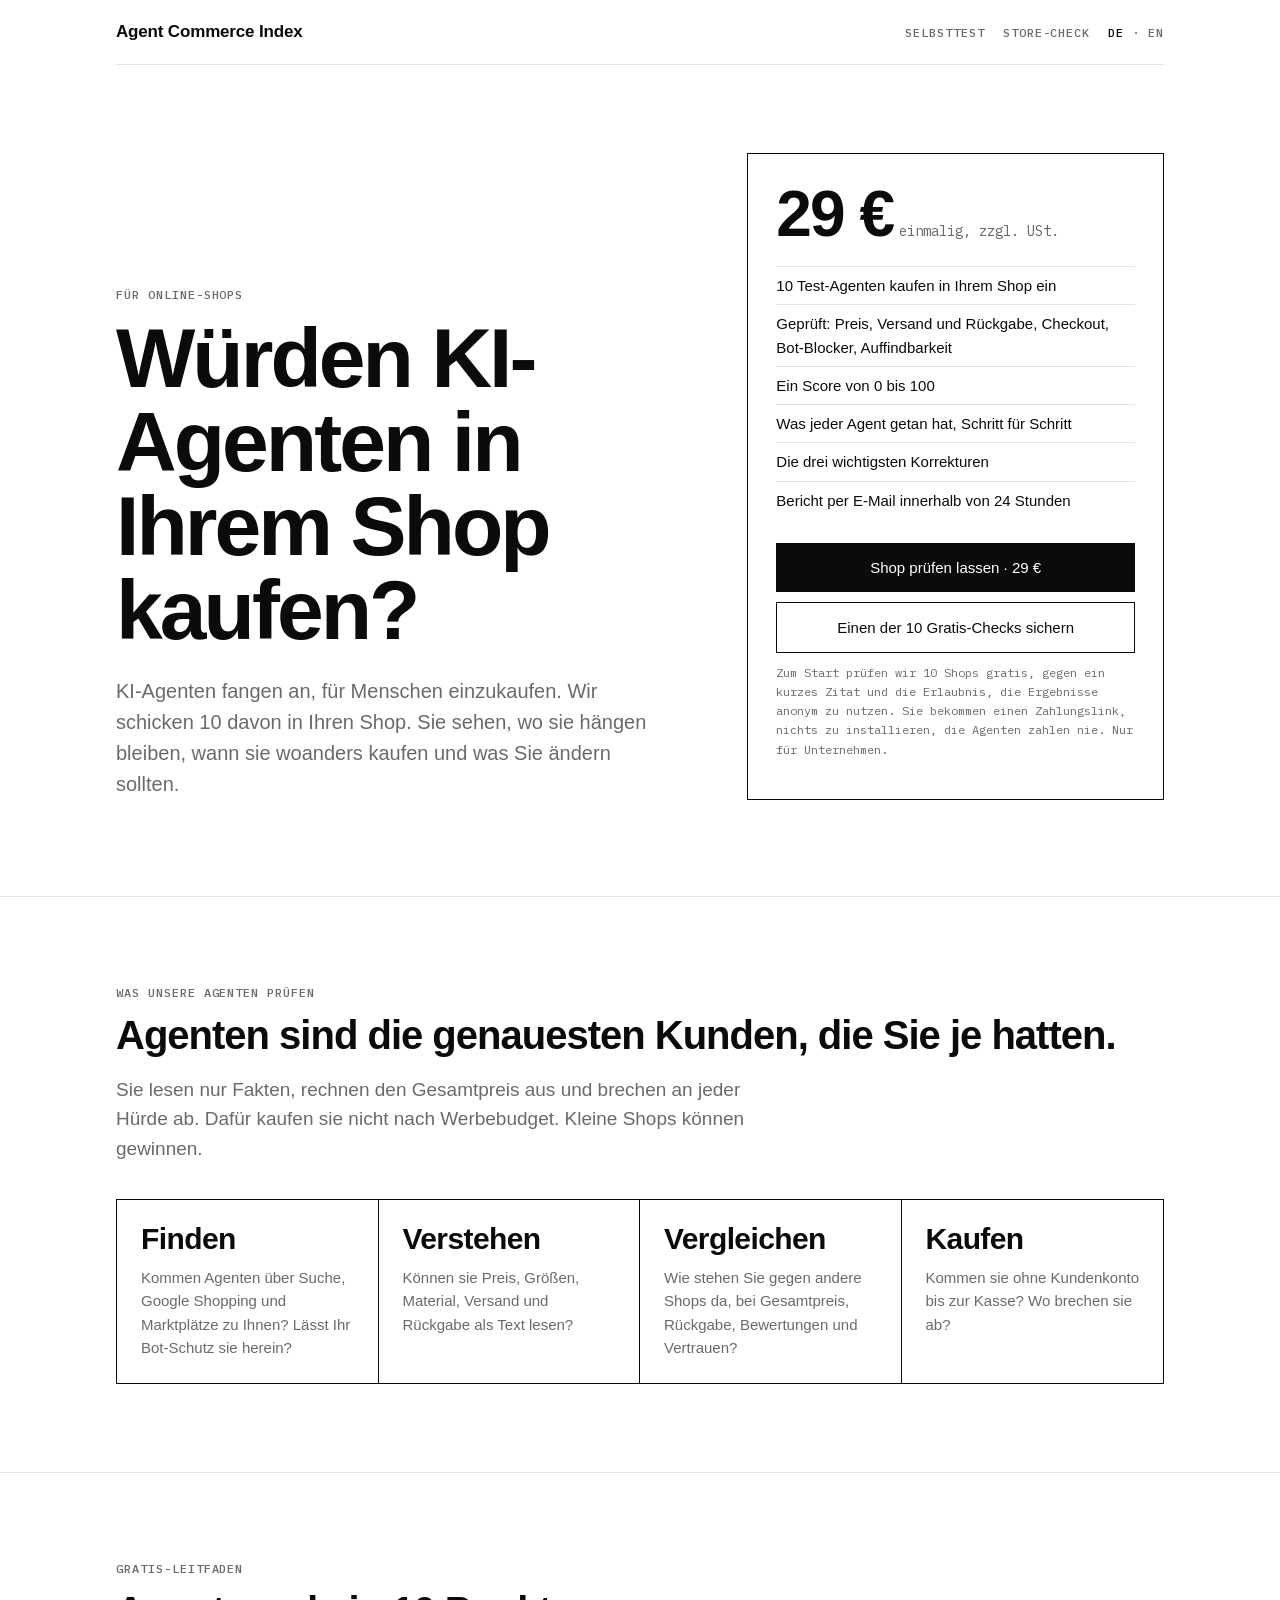
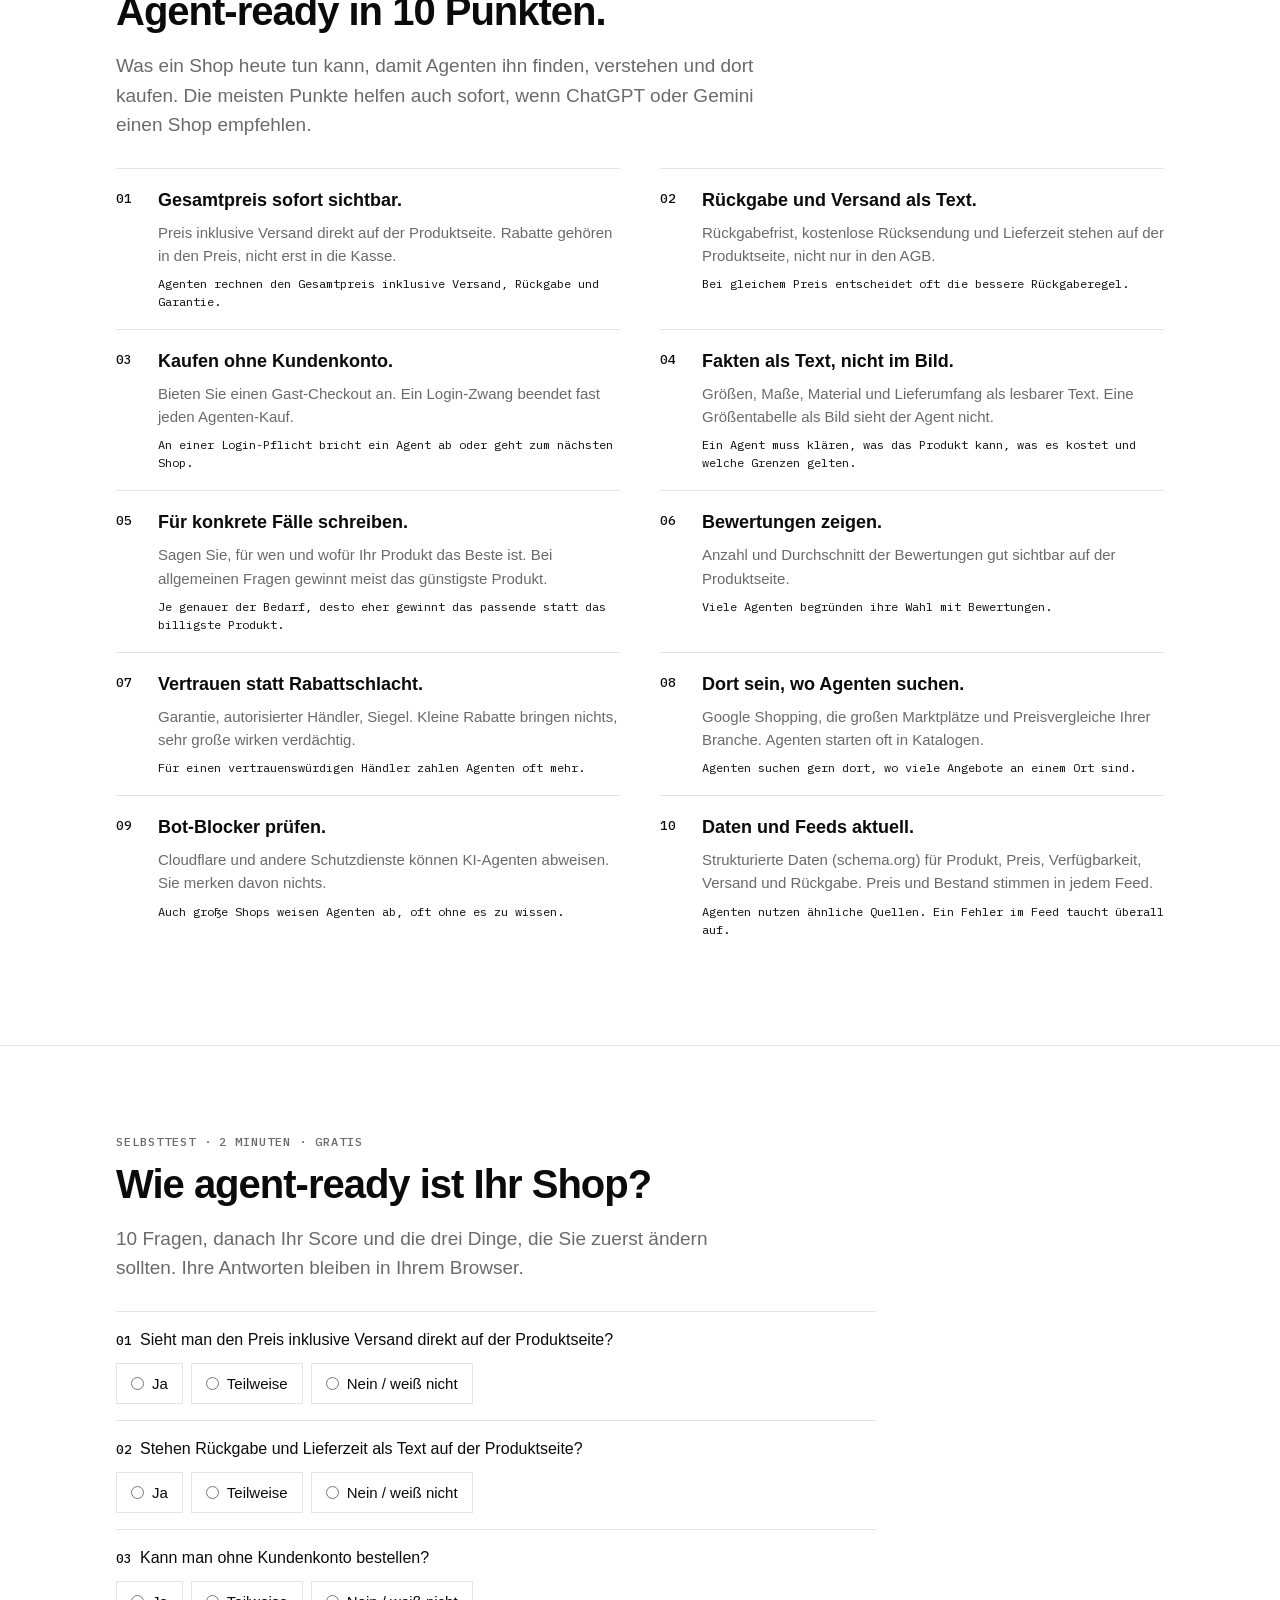
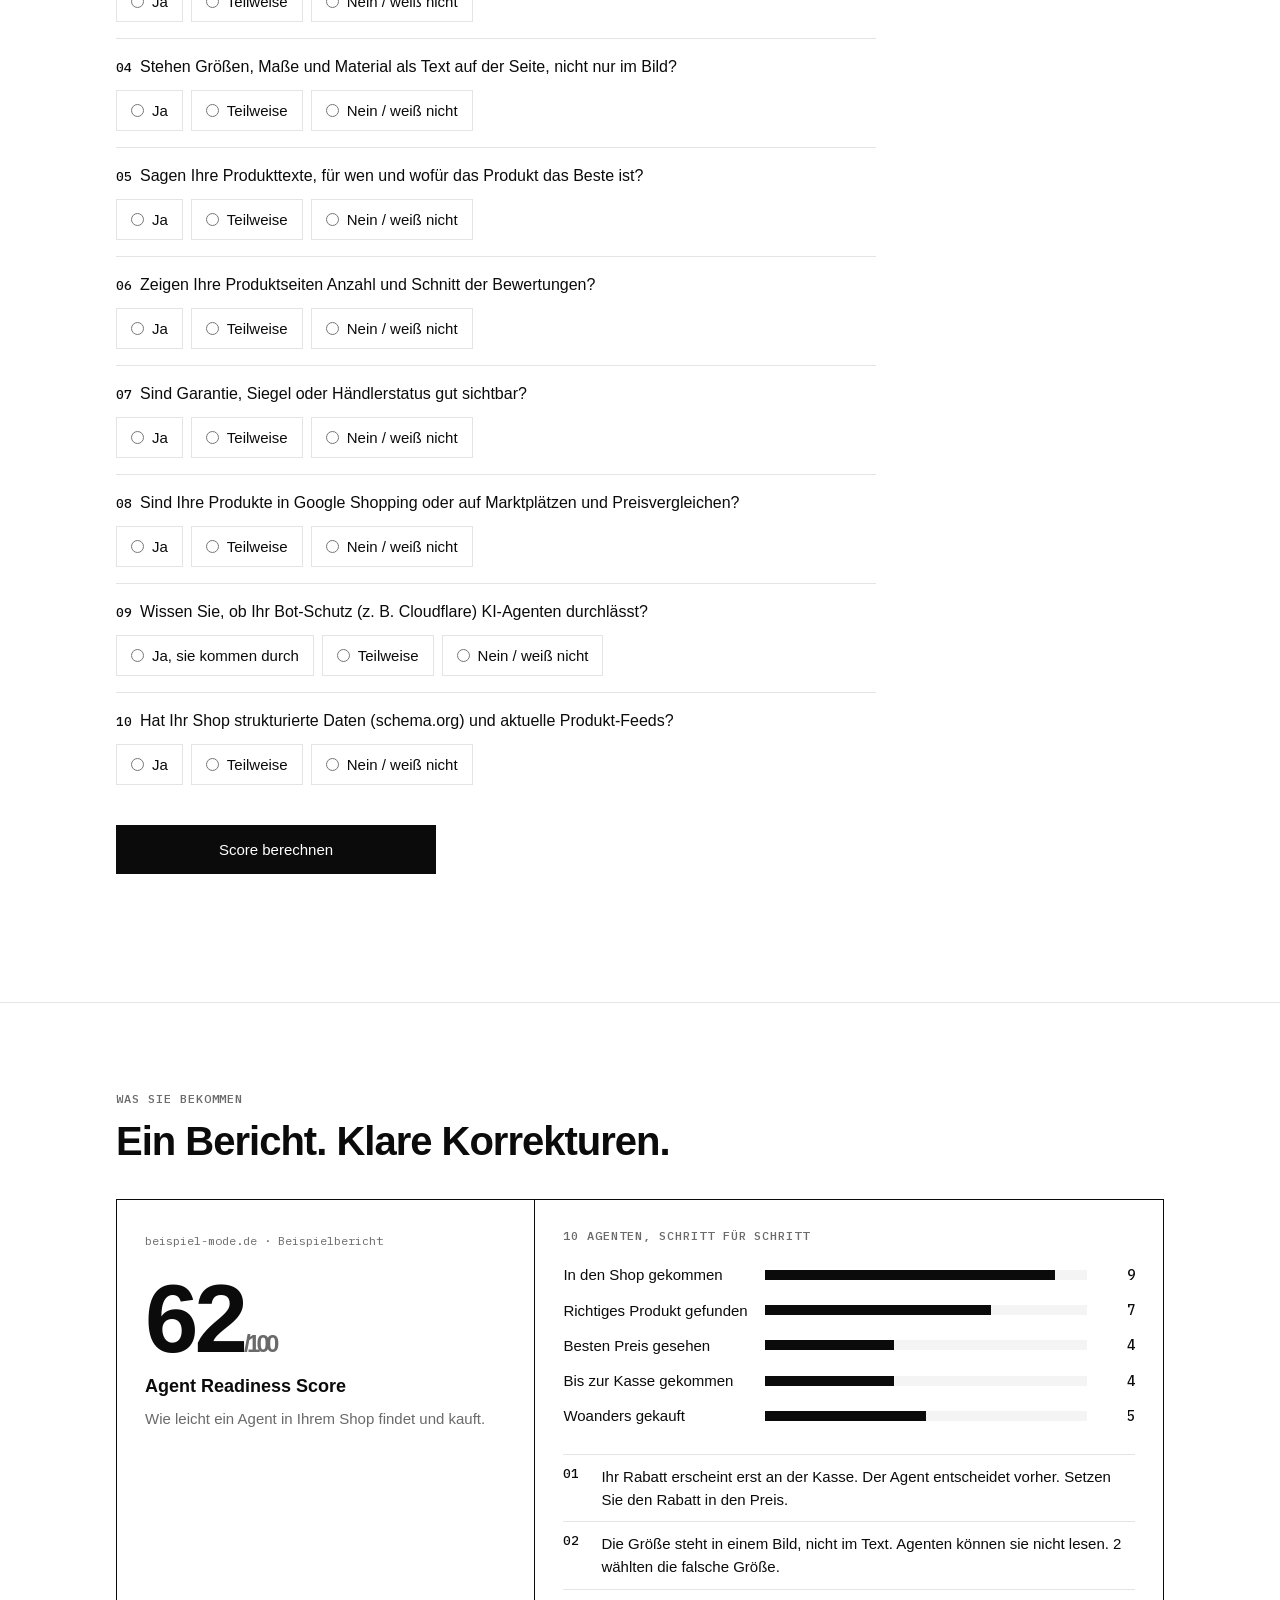
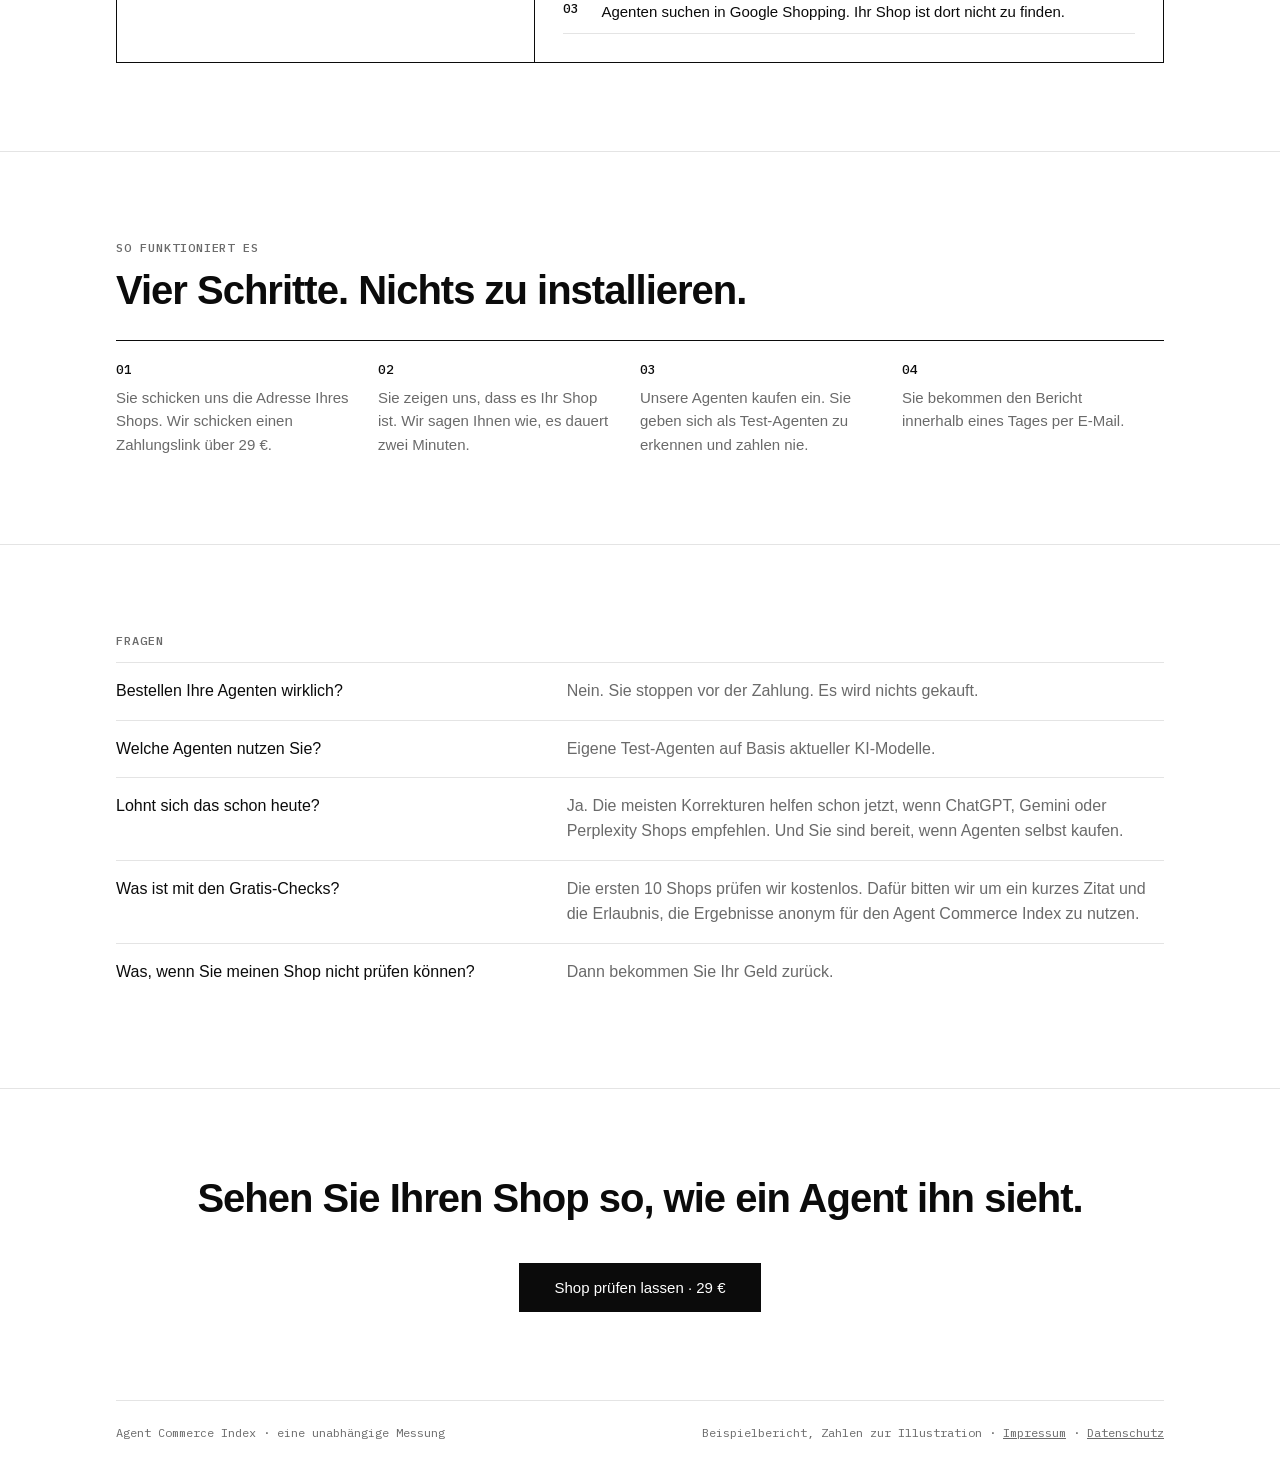
==== de/index.html @ 3acec6f7 "English at root, German under /de/, drop study figures Co-Authored-By: Claude Opus 5.5 <noreply@anth" ====
<!DOCTYPE html>
<html lang="de">
<head>
<meta charset="utf-8">
<meta name="viewport" content="width=device-width,initial-scale=1">
<title>Agent Commerce Index · Store-Check für Online-Shops</title>
<meta name="description" content="Würden KI-Agenten in Ihrem Shop kaufen? Gratis-Selbsttest, 10 Punkte für agent-ready Shops und der Store-Check mit 10 Test-Agenten.">
<link rel="canonical" href="https://agentcommerceindex.com/de/">
<link rel="alternate" hreflang="de" href="https://agentcommerceindex.com/de/">
<link rel="alternate" hreflang="en" href="https://agentcommerceindex.com/">
<link rel="alternate" hreflang="x-default" href="https://agentcommerceindex.com/">
<link rel="stylesheet" href="../assets/style.css">
</head>
<body>
<div class="wrap">
<header>
  <a class="logo" href="./">Agent Commerce Index</a>
  <nav class="nav label" style="margin:0"><a class="sec" href="#selbsttest">Selbsttest</a><a class="sec" href="#check">Store-Check</a><span><a href="./" aria-current="page">DE</a> · <a href="../" hreflang="en" lang="en">EN</a></span></nav>
</header>

<div class="hero" id="check">
  <div>
    <p class="label">Für Online-Shops</p>
    <h1>Würden KI-Agenten in Ihrem Shop kaufen?</h1>
    <p class="sub">KI-Agenten fangen an, für Menschen einzukaufen. Wir schicken 10 davon in Ihren Shop. Sie sehen, wo sie hängen bleiben, wann sie woanders kaufen und was Sie ändern sollten.</p>
  </div>
  <div class="buy">
    <div class="price">29 €<small>einmalig, zzgl. USt.</small></div>
    <ul>
      <li>10 Test-Agenten kaufen in Ihrem Shop ein</li>
      <li>Geprüft: Preis, Versand und Rückgabe, Checkout, Bot-Blocker, Auffindbarkeit</li>
      <li>Ein Score von 0 bis 100</li>
      <li>Was jeder Agent getan hat, Schritt für Schritt</li>
      <li>Die drei wichtigsten Korrekturen</li>
      <li>Bericht per E-Mail innerhalb von 24 Stunden</li>
    </ul>
    <a class="btn" href="mailto:hello@agentcommerceindex.com?subject=Store-Check%2029%20EUR&amp;body=Shop-URL%3A%20">Shop prüfen lassen · 29 €</a>
    <a class="btn ghost" href="mailto:hello@agentcommerceindex.com?subject=Gratis-Store-Check%20(Launch)&amp;body=Shop-URL%3A%20">Einen der 10 Gratis-Checks sichern</a>
    <p class="fine">Zum Start prüfen wir 10 Shops gratis, gegen ein kurzes Zitat und die Erlaubnis, die Ergebnisse anonym zu nutzen. Sie bekommen einen Zahlungslink, nichts zu installieren, die Agenten zahlen nie. Nur für Unternehmen.</p>
  </div>
</div>
</div>

<section>
<div class="wrap">
  <p class="label">Was unsere Agenten prüfen</p>
  <h2>Agenten sind die genauesten Kunden, die Sie je hatten.</h2>
  <p class="lead">Sie lesen nur Fakten, rechnen den Gesamtpreis aus und brechen an jeder Hürde ab. Dafür kaufen sie nicht nach Werbebudget. Kleine Shops können gewinnen.</p>
  <div class="stats words">
    <div><div class="v">Finden</div><p>Kommen Agenten über Suche, Google Shopping und Marktplätze zu Ihnen? Lässt Ihr Bot-Schutz sie herein?</p></div>
    <div><div class="v">Verstehen</div><p>Können sie Preis, Größen, Material, Versand und Rückgabe als Text lesen?</p></div>
    <div><div class="v">Vergleichen</div><p>Wie stehen Sie gegen andere Shops da, bei Gesamtpreis, Rückgabe, Bewertungen und Vertrauen?</p></div>
    <div><div class="v">Kaufen</div><p>Kommen sie ohne Kundenkonto bis zur Kasse? Wo brechen sie ab?</p></div>
  </div>
</div>
</section>

<section>
<div class="wrap">
  <p class="label">Gratis-Leitfaden</p>
  <h2>Agent-ready in 10 Punkten.</h2>
  <p class="lead">Was ein Shop heute tun kann, damit Agenten ihn finden, verstehen und dort kaufen. Die meisten Punkte helfen auch sofort, wenn ChatGPT oder Gemini einen Shop empfehlen.</p>
  <ol class="ten">
    <li><b>01</b><div><h3>Gesamtpreis sofort sichtbar.</h3><p>Preis inklusive Versand direkt auf der Produktseite. Rabatte gehören in den Preis, nicht erst in die Kasse.</p><span class="why">Agenten rechnen den Gesamtpreis inklusive Versand, Rückgabe und Garantie.</span></div></li>
    <li><b>02</b><div><h3>Rückgabe und Versand als Text.</h3><p>Rückgabefrist, kostenlose Rücksendung und Lieferzeit stehen auf der Produktseite, nicht nur in den AGB.</p><span class="why">Bei gleichem Preis entscheidet oft die bessere Rückgaberegel.</span></div></li>
    <li><b>03</b><div><h3>Kaufen ohne Kundenkonto.</h3><p>Bieten Sie einen Gast-Checkout an. Ein Login-Zwang beendet fast jeden Agenten-Kauf.</p><span class="why">An einer Login-Pflicht bricht ein Agent ab oder geht zum nächsten Shop.</span></div></li>
    <li><b>04</b><div><h3>Fakten als Text, nicht im Bild.</h3><p>Größen, Maße, Material und Lieferumfang als lesbarer Text. Eine Größentabelle als Bild sieht der Agent nicht.</p><span class="why">Ein Agent muss klären, was das Produkt kann, was es kostet und welche Grenzen gelten.</span></div></li>
    <li><b>05</b><div><h3>Für konkrete Fälle schreiben.</h3><p>Sagen Sie, für wen und wofür Ihr Produkt das Beste ist. Bei allgemeinen Fragen gewinnt meist das günstigste Produkt.</p><span class="why">Je genauer der Bedarf, desto eher gewinnt das passende statt das billigste Produkt.</span></div></li>
    <li><b>06</b><div><h3>Bewertungen zeigen.</h3><p>Anzahl und Durchschnitt der Bewertungen gut sichtbar auf der Produktseite.</p><span class="why">Viele Agenten begründen ihre Wahl mit Bewertungen.</span></div></li>
    <li><b>07</b><div><h3>Vertrauen statt Rabattschlacht.</h3><p>Garantie, autorisierter Händler, Siegel. Kleine Rabatte bringen nichts, sehr große wirken verdächtig.</p><span class="why">Für einen vertrauenswürdigen Händler zahlen Agenten oft mehr.</span></div></li>
    <li><b>08</b><div><h3>Dort sein, wo Agenten suchen.</h3><p>Google Shopping, die großen Marktplätze und Preisvergleiche Ihrer Branche. Agenten starten oft in Katalogen.</p><span class="why">Agenten suchen gern dort, wo viele Angebote an einem Ort sind.</span></div></li>
    <li><b>09</b><div><h3>Bot-Blocker prüfen.</h3><p>Cloudflare und andere Schutzdienste können KI-Agenten abweisen. Sie merken davon nichts.</p><span class="why">Auch große Shops weisen Agenten ab, oft ohne es zu wissen.</span></div></li>
    <li><b>10</b><div><h3>Daten und Feeds aktuell.</h3><p>Strukturierte Daten (schema.org) für Produkt, Preis, Verfügbarkeit, Versand und Rückgabe. Preis und Bestand stimmen in jedem Feed.</p><span class="why">Agenten nutzen ähnliche Quellen. Ein Fehler im Feed taucht überall auf.</span></div></li>
  </ol>
</div>
</section>

<section id="selbsttest">
<div class="wrap">
  <p class="label">Selbsttest · 2 Minuten · gratis</p>
  <h2>Wie agent-ready ist Ihr Shop?</h2>
  <p class="lead">10 Fragen, danach Ihr Score und die drei Dinge, die Sie zuerst ändern sollten. Ihre Antworten bleiben in Ihrem Browser.</p>
  <form id="quiz" class="quiz" novalidate
    data-missing="Noch {n} Frage(n) offen."
    data-high="Gute Basis. Ob Agenten wirklich bei Ihnen kaufen, zeigt nur ein echter Test."
    data-mid="Agenten finden Sie, verlieren aber unterwegs den Faden. Mit wenigen Korrekturen holen Sie viel heraus."
    data-low="Agenten haben es bei Ihnen gerade schwer. Die gute Nachricht: Die wichtigsten Korrekturen sind meist schnell gemacht."
    data-none="Nichts Offensichtliches. Jetzt lohnt sich der echte Test mit Agenten.">
    <fieldset data-fix="Gesamtpreis inklusive Versand direkt auf die Produktseite, Rabatte in den Preis."><legend><b>01</b>Sieht man den Preis inklusive Versand direkt auf der Produktseite?</legend><div class="opts"><label><input type="radio" name="q1" value="2">Ja</label><label><input type="radio" name="q1" value="1">Teilweise</label><label><input type="radio" name="q1" value="0">Nein / weiß nicht</label></div></fieldset>
    <fieldset data-fix="Rückgabefrist, Rücksendekosten und Lieferzeit als Text auf die Produktseite."><legend><b>02</b>Stehen Rückgabe und Lieferzeit als Text auf der Produktseite?</legend><div class="opts"><label><input type="radio" name="q2" value="2">Ja</label><label><input type="radio" name="q2" value="1">Teilweise</label><label><input type="radio" name="q2" value="0">Nein / weiß nicht</label></div></fieldset>
    <fieldset data-fix="Gast-Checkout einführen. Mit Login-Pflicht kommt kein Agent durch die Kasse."><legend><b>03</b>Kann man ohne Kundenkonto bestellen?</legend><div class="opts"><label><input type="radio" name="q3" value="2">Ja</label><label><input type="radio" name="q3" value="1">Teilweise</label><label><input type="radio" name="q3" value="0">Nein / weiß nicht</label></div></fieldset>
    <fieldset data-fix="Größen, Maße und Material als Text statt im Bild."><legend><b>04</b>Stehen Größen, Maße und Material als Text auf der Seite, nicht nur im Bild?</legend><div class="opts"><label><input type="radio" name="q4" value="2">Ja</label><label><input type="radio" name="q4" value="1">Teilweise</label><label><input type="radio" name="q4" value="0">Nein / weiß nicht</label></div></fieldset>
    <fieldset data-fix="Produkttexte für konkrete Anwendungsfälle und Zielgruppen schreiben."><legend><b>05</b>Sagen Ihre Produkttexte, für wen und wofür das Produkt das Beste ist?</legend><div class="opts"><label><input type="radio" name="q5" value="2">Ja</label><label><input type="radio" name="q5" value="1">Teilweise</label><label><input type="radio" name="q5" value="0">Nein / weiß nicht</label></div></fieldset>
    <fieldset data-fix="Anzahl und Schnitt der Bewertungen sichtbar auf die Produktseite."><legend><b>06</b>Zeigen Ihre Produktseiten Anzahl und Schnitt der Bewertungen?</legend><div class="opts"><label><input type="radio" name="q6" value="2">Ja</label><label><input type="radio" name="q6" value="1">Teilweise</label><label><input type="radio" name="q6" value="0">Nein / weiß nicht</label></div></fieldset>
    <fieldset data-fix="Vertrauen sichtbar machen: Garantie, Siegel, autorisierter Händler."><legend><b>07</b>Sind Garantie, Siegel oder Händlerstatus gut sichtbar?</legend><div class="opts"><label><input type="radio" name="q7" value="2">Ja</label><label><input type="radio" name="q7" value="1">Teilweise</label><label><input type="radio" name="q7" value="0">Nein / weiß nicht</label></div></fieldset>
    <fieldset data-fix="In Google Shopping und die wichtigsten Marktplätze und Preisvergleiche Ihrer Branche."><legend><b>08</b>Sind Ihre Produkte in Google Shopping oder auf Marktplätzen und Preisvergleichen?</legend><div class="opts"><label><input type="radio" name="q8" value="2">Ja</label><label><input type="radio" name="q8" value="1">Teilweise</label><label><input type="radio" name="q8" value="0">Nein / weiß nicht</label></div></fieldset>
    <fieldset data-fix="Bot-Blocker prüfen: Werden KI-Agenten abgewiesen?"><legend><b>09</b>Wissen Sie, ob Ihr Bot-Schutz (z. B. Cloudflare) KI-Agenten durchlässt?</legend><div class="opts"><label><input type="radio" name="q9" value="2">Ja, sie kommen durch</label><label><input type="radio" name="q9" value="1">Teilweise</label><label><input type="radio" name="q9" value="0">Nein / weiß nicht</label></div></fieldset>
    <fieldset data-fix="Strukturierte Daten (schema.org) einbauen und Feeds aktuell halten."><legend><b>10</b>Hat Ihr Shop strukturierte Daten (schema.org) und aktuelle Produkt-Feeds?</legend><div class="opts"><label><input type="radio" name="q10" value="2">Ja</label><label><input type="radio" name="q10" value="1">Teilweise</label><label><input type="radio" name="q10" value="0">Nein / weiß nicht</label></div></fieldset>
    <button class="btn" type="submit">Score berechnen</button>
    <p class="hint" aria-live="polite"></p>
  </form>
  <div id="quiz-result" class="result" hidden>
    <div class="score">
      <span class="u">Ihr Selbsttest</span>
      <div class="v" data-out="score">0<small>/100</small></div>
      <h3>Agent Readiness Score</h3>
      <p data-out="verdict"></p>
    </div>
    <div class="fixes">
      <h4 class="label">Zuerst ändern</h4>
      <ol data-out="fixes"></ol>
      <a class="btn" href="mailto:hello@agentcommerceindex.com?subject=Store-Check%20nach%20Selbsttest&amp;body=Shop-URL%3A%20">Mit echten Agenten testen · 29 €</a>
      <p class="fine">Der Selbsttest beruht auf Ihren Angaben. Der Store-Check zeigt, was Agenten tatsächlich tun.</p>
    </div>
  </div>
</div>
</section>

<section>
<div class="wrap">
  <p class="label">Was Sie bekommen</p>
  <h2>Ein Bericht. Klare Korrekturen.</h2>
  <div class="report">
    <div class="score">
      <span class="u">beispiel-mode.de · Beispielbericht</span>
      <div class="v">62<small>/100</small></div>
      <h3>Agent Readiness Score</h3>
      <p>Wie leicht ein Agent in Ihrem Shop findet und kauft.</p>
    </div>
    <div class="funnel">
      <h4>10 Agenten, Schritt für Schritt</h4>
      <div class="fr"><span>In den Shop gekommen</span><span class="bar"><i style="width:90%"></i></span><span class="n">9</span></div>
      <div class="fr"><span>Richtiges Produkt gefunden</span><span class="bar"><i style="width:70%"></i></span><span class="n">7</span></div>
      <div class="fr"><span>Besten Preis gesehen</span><span class="bar"><i style="width:40%"></i></span><span class="n">4</span></div>
      <div class="fr"><span>Bis zur Kasse gekommen</span><span class="bar"><i style="width:40%"></i></span><span class="n">4</span></div>
      <div class="fr"><span>Woanders gekauft</span><span class="bar"><i style="width:50%"></i></span><span class="n">5</span></div>
      <div class="fixlist">
        <div><b>01</b><span>Ihr Rabatt erscheint erst an der Kasse. Der Agent entscheidet vorher. Setzen Sie den Rabatt in den Preis.</span></div>
        <div><b>02</b><span>Die Größe steht in einem Bild, nicht im Text. Agenten können sie nicht lesen. 2 wählten die falsche Größe.</span></div>
        <div><b>03</b><span>Agenten suchen in Google Shopping. Ihr Shop ist dort nicht zu finden.</span></div>
      </div>
    </div>
  </div>
</div>
</section>

<section>
<div class="wrap">
  <p class="label">So funktioniert es</p>
  <h2>Vier Schritte. Nichts zu installieren.</h2>
  <div class="steps">
    <div><b>01</b><p>Sie schicken uns die Adresse Ihres Shops. Wir schicken einen Zahlungslink über 29 €.</p></div>
    <div><b>02</b><p>Sie zeigen uns, dass es Ihr Shop ist. Wir sagen Ihnen wie, es dauert zwei Minuten.</p></div>
    <div><b>03</b><p>Unsere Agenten kaufen ein. Sie geben sich als Test-Agenten zu erkennen und zahlen nie.</p></div>
    <div><b>04</b><p>Sie bekommen den Bericht innerhalb eines Tages per E-Mail.</p></div>
  </div>
</div>
</section>

<section>
<div class="wrap faq">
  <p class="label">Fragen</p>
  <div><b>Bestellen Ihre Agenten wirklich?</b><span>Nein. Sie stoppen vor der Zahlung. Es wird nichts gekauft.</span></div>
  <div><b>Welche Agenten nutzen Sie?</b><span>Eigene Test-Agenten auf Basis aktueller KI-Modelle.</span></div>
  <div><b>Lohnt sich das schon heute?</b><span>Ja. Die meisten Korrekturen helfen schon jetzt, wenn ChatGPT, Gemini oder Perplexity Shops empfehlen. Und Sie sind bereit, wenn Agenten selbst kaufen.</span></div>
  <div><b>Was ist mit den Gratis-Checks?</b><span>Die ersten 10 Shops prüfen wir kostenlos. Dafür bitten wir um ein kurzes Zitat und die Erlaubnis, die Ergebnisse anonym für den Agent Commerce Index zu nutzen.</span></div>
  <div><b>Was, wenn Sie meinen Shop nicht prüfen können?</b><span>Dann bekommen Sie Ihr Geld zurück.</span></div>
</div>
</section>

<section class="end">
<div class="wrap">
  <h2>Sehen Sie Ihren Shop so, wie ein Agent ihn sieht.</h2>
  <a class="btn" href="mailto:hello@agentcommerceindex.com?subject=Store-Check%2029%20EUR&amp;body=Shop-URL%3A%20">Shop prüfen lassen · 29 €</a>
</div>
</section>

<div class="wrap"><footer><span>Agent Commerce Index · eine unabhängige Messung</span><span>Beispielbericht, Zahlen zur Illustration · <a href="../impressum.html">Impressum</a> · <a href="../datenschutz.html">Datenschutz</a></span></footer></div>
<script src="../assets/quiz.js"></script>
</body>
</html>
---- assets/style.css ----
@font-face{font-family:"IBM Plex Mono";font-style:normal;font-weight:400;font-display:swap;src:url(../fonts/ibm-plex-mono-400.woff2) format("woff2")}
@font-face{font-family:"IBM Plex Mono";font-style:normal;font-weight:500;font-display:swap;src:url(../fonts/ibm-plex-mono-500.woff2) format("woff2")}
:root{--ink:#0B0B0B;--paper:#FFFFFF;--muted:#6A6A6A;--line:#E4E4E4;--soft:#F4F4F4;--sans:"Helvetica Neue",Helvetica,Arial,sans-serif;--mono:"IBM Plex Mono",ui-monospace,Menlo,monospace}
@media (prefers-color-scheme:dark){:root:not([data-theme="light"]){--ink:#F2F2F2;--paper:#0B0B0B;--muted:#9A9A9A;--line:#262626;--soft:#151515}}
:root[data-theme="dark"]{--ink:#F2F2F2;--paper:#0B0B0B;--muted:#9A9A9A;--line:#262626;--soft:#151515}
*{box-sizing:border-box}
body{margin:0;background:var(--paper);color:var(--ink);font:16px/1.55 var(--sans);-webkit-font-smoothing:antialiased}
a{color:inherit}
.wrap{max-width:1080px;margin:0 auto;padding:0 16px}
header{display:flex;justify-content:space-between;align-items:center;gap:16px;padding:22px 0;border-bottom:1px solid var(--line)}
.logo{font:700 17px var(--sans);letter-spacing:-.01em;text-decoration:none}
.nav{display:flex;gap:18px;align-items:center}
.nav a{text-decoration:none}
.nav a[aria-current]{color:var(--ink)}
.label{font:500 12px var(--mono);text-transform:uppercase;letter-spacing:.08em;color:var(--muted);margin:0 0 14px}
h1{font:700 clamp(44px,7vw,84px)/1 var(--sans);letter-spacing:-.035em;margin:0 0 24px;max-width:880px}
h2{font:700 clamp(28px,4vw,40px)/1.08 var(--sans);letter-spacing:-.025em;margin:0 0 18px}
.lead{font-size:19px;color:var(--muted);max-width:640px;margin:0}
.hero{display:grid;grid-template-columns:1.4fr 1fr;gap:48px;padding:88px 0 96px;align-items:end}
.hero p.sub{font-size:20px;color:var(--muted);margin:0;max-width:560px}
.buy{border:1px solid var(--ink);padding:28px}
.buy .price{font:700 64px/1 var(--sans);letter-spacing:-.03em}
.buy .price small{font:400 14px var(--mono);color:var(--muted);letter-spacing:0;margin-left:6px}
.buy ul{list-style:none;padding:0;margin:20px 0 24px;font-size:15px}
.buy li{padding:7px 0;border-top:1px solid var(--line)}
.btn{display:block;width:100%;border:0;cursor:pointer;text-align:center;background:var(--ink);color:var(--paper);padding:16px 20px;font:500 15px var(--sans);text-decoration:none}
.btn:hover{opacity:.85}
.btn.ghost{background:transparent;color:var(--ink);border:1px solid var(--ink);margin-top:10px}
.fine{font:12px/1.6 var(--mono);color:var(--muted);margin-top:10px}
section{padding:88px 0;border-top:1px solid var(--line)}
.src{font:12px/1.6 var(--mono);color:var(--muted);margin:18px 0 0}

/* Zahlen */
.stats{display:grid;grid-template-columns:repeat(4,1fr);border:1px solid var(--ink);margin-top:36px}
.stats>div{padding:24px;border-right:1px solid var(--ink)}
.stats>div:last-child{border-right:0}
.stats .v{font:700 56px/1 var(--sans);letter-spacing:-.03em}
.stats .v small{font-size:20px;color:var(--muted)}
.stats.words .v{font-size:clamp(22px,2.6vw,30px);letter-spacing:-.02em}
.stats p{margin:12px 0 0;color:var(--muted);font-size:15px}

/* 10 Punkte */
.ten{list-style:none;padding:0;margin:28px 0 0;display:grid;grid-template-columns:1fr 1fr;gap:0 40px}
.ten li>div{min-width:0}
.ten li{border-top:1px solid var(--line);padding:18px 0;display:grid;grid-template-columns:34px 1fr;gap:8px}
.ten b{font:500 13px var(--mono);padding-top:3px}
.ten h3{margin:0 0 6px;font-size:18px}
.ten p{margin:0;color:var(--muted);font-size:15px}
.ten .why{display:block;margin-top:8px;font:12px/1.5 var(--mono);color:var(--ink)}

/* Selbsttest */
.quiz{margin-top:28px;max-width:760px}
.quiz fieldset{border:0;border-top:1px solid var(--line);margin:0;padding:16px 0}
.quiz legend{padding:0;font-size:16px;font-weight:500;float:left;width:100%;margin-bottom:10px}
.quiz legend b{font:500 13px var(--mono);margin-right:8px}
.quiz .opts{clear:both;display:flex;flex-wrap:wrap;gap:8px}
.quiz label{display:inline-flex;align-items:center;gap:8px;border:1px solid var(--line);padding:8px 14px;cursor:pointer;font-size:15px}
.quiz label:has(input:checked){border-color:var(--ink);background:var(--soft)}
.quiz input{accent-color:var(--ink);margin:0}
.quiz .btn{margin-top:24px;max-width:320px}
.quiz .hint{font:12px var(--mono);color:var(--muted);margin-top:10px;min-height:1.5em}
.result{border:1px solid var(--ink);margin-top:28px;display:grid;grid-template-columns:1fr 1.5fr}
.result[hidden]{display:none}
.result .score{padding:28px;border-right:1px solid var(--ink)}
.result .fixes{padding:28px}
.result ol{margin:12px 0 20px;padding-left:20px}
.result li{padding:6px 0}

/* Beispielbericht */
.report{display:grid;grid-template-columns:1fr 1.5fr;border:1px solid var(--ink);margin-top:36px}
.score{padding:28px;border-right:1px solid var(--ink)}
.score .u{font:12px var(--mono);color:var(--muted)}
.score .v{font:700 96px/1 var(--sans);letter-spacing:-.04em;margin:18px 0 6px}
.score .v small{font-size:24px;color:var(--muted)}
.score h3{margin:0 0 6px;font-size:18px}
.score p{margin:0;color:var(--muted);font-size:15px}
.funnel{padding:28px}
.funnel h4{font:500 12px var(--mono);text-transform:uppercase;letter-spacing:.08em;margin:0 0 14px;color:var(--muted)}
.fr{display:grid;grid-template-columns:190px 1fr 36px;gap:12px;align-items:center;padding:6px 0;font-size:15px}
.bar{height:10px;background:var(--soft)}
.bar i{display:block;height:100%;background:var(--ink)}
.fr .n{font:500 14px var(--mono);text-align:right}
.fixlist{margin-top:20px;border-top:1px solid var(--line)}
.fixlist div{display:grid;grid-template-columns:30px 1fr;gap:8px;padding:10px 0;border-bottom:1px solid var(--line);font-size:15px}
.fixlist b{font:500 13px var(--mono)}

.steps{display:grid;grid-template-columns:repeat(4,1fr);gap:0;border-top:1px solid var(--ink);margin-top:28px}
.steps div{padding:20px 20px 0 0}
.steps b{font:500 13px var(--mono);display:block;margin-bottom:8px}
.steps p{margin:0;color:var(--muted);font-size:15px}
.faq div{border-top:1px solid var(--line);padding:16px 0;display:grid;grid-template-columns:1fr 1.4fr;gap:24px}
.faq b{font-weight:500}
.faq span{color:var(--muted)}
.end{text-align:center}
.end .btn{display:inline-block;width:auto;margin-top:24px;padding:16px 36px}
footer{border-top:1px solid var(--line);padding:24px 0 40px;font:12px var(--mono);color:var(--muted);display:flex;justify-content:space-between;flex-wrap:wrap;gap:12px}

@media (max-width:860px){
  .hero,.report,.ten,.faq div,.result{grid-template-columns:1fr}
  .stats{grid-template-columns:1fr 1fr}
  .stats>div:nth-child(2n){border-right:0}
  .stats>div:nth-child(-n+2){border-bottom:1px solid var(--ink)}
  .nav a.sec{display:none}
  .steps{grid-template-columns:1fr 1fr}
  .score,.result .score{border-right:0;border-bottom:1px solid var(--ink)}
  .fr{grid-template-columns:120px 1fr 32px}
  .hero{padding:56px 0 64px}section{padding:64px 0}
  .stats .v{font-size:44px}
}
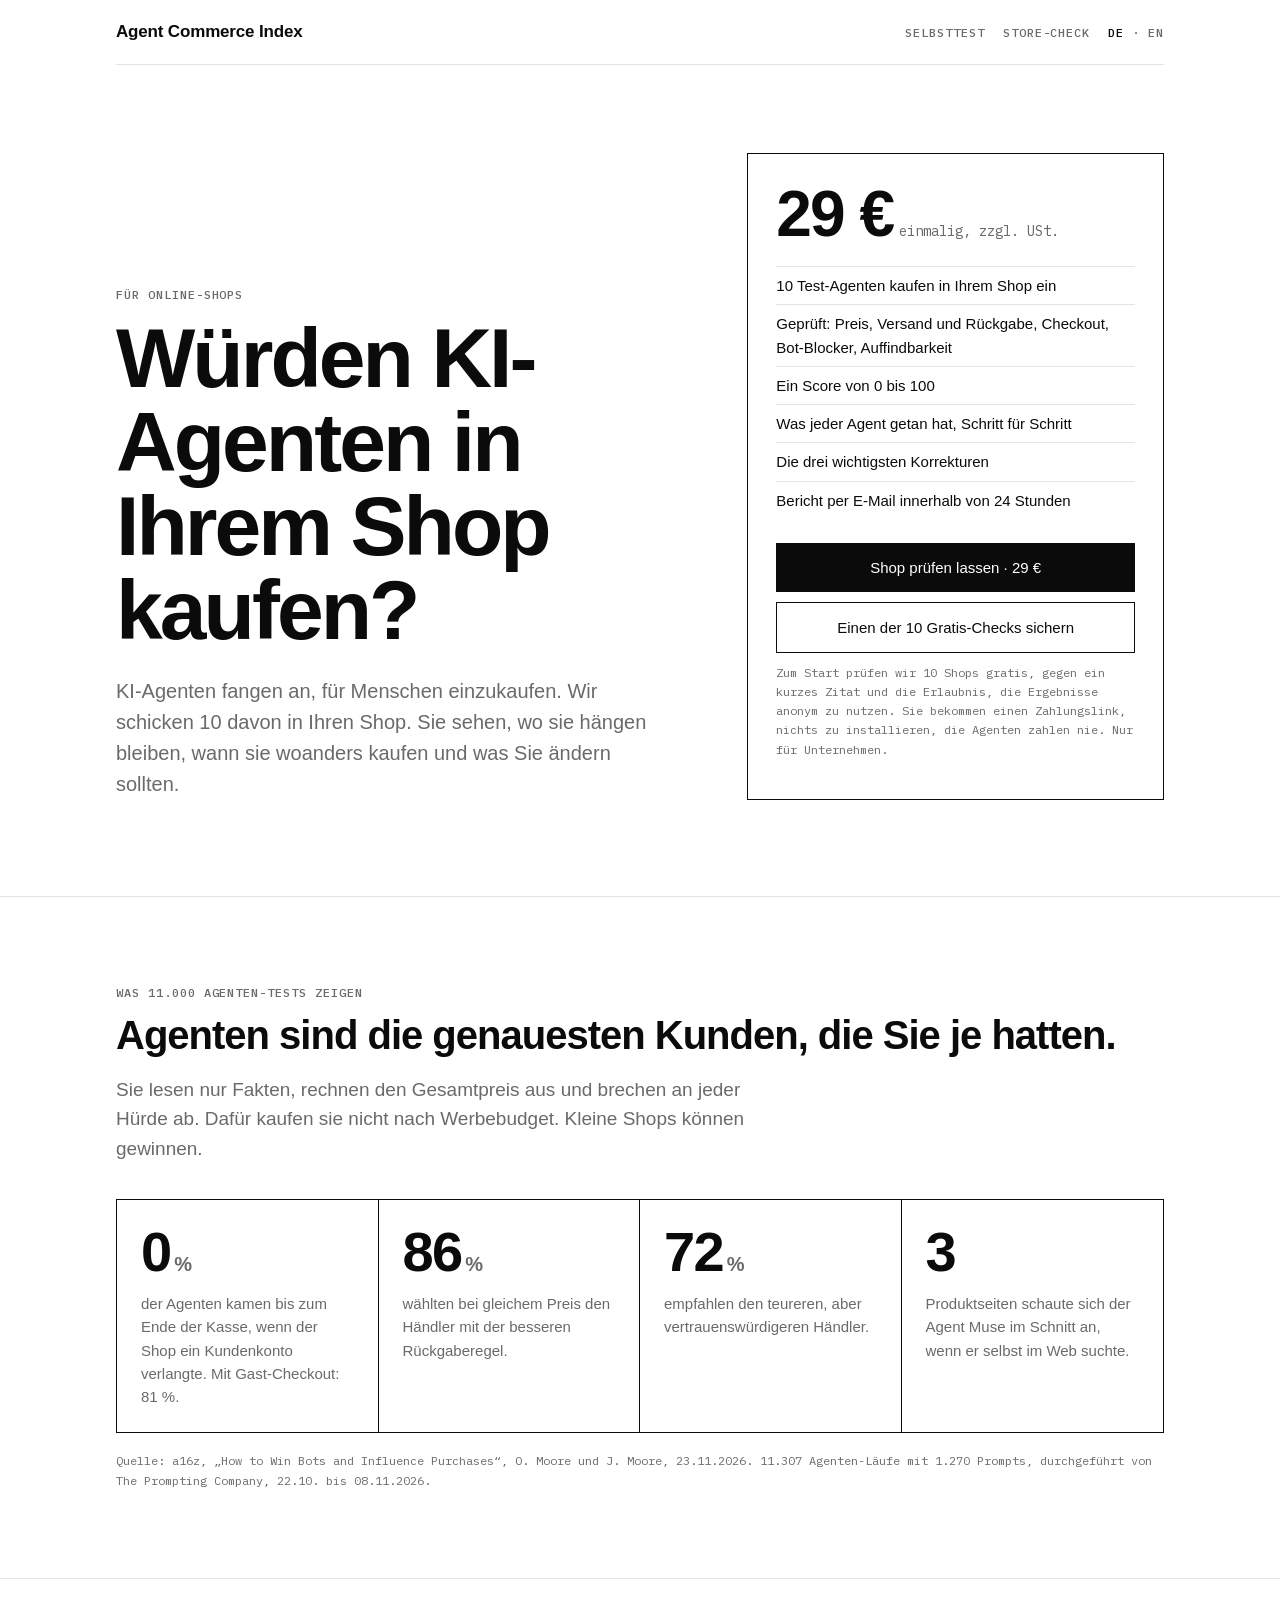
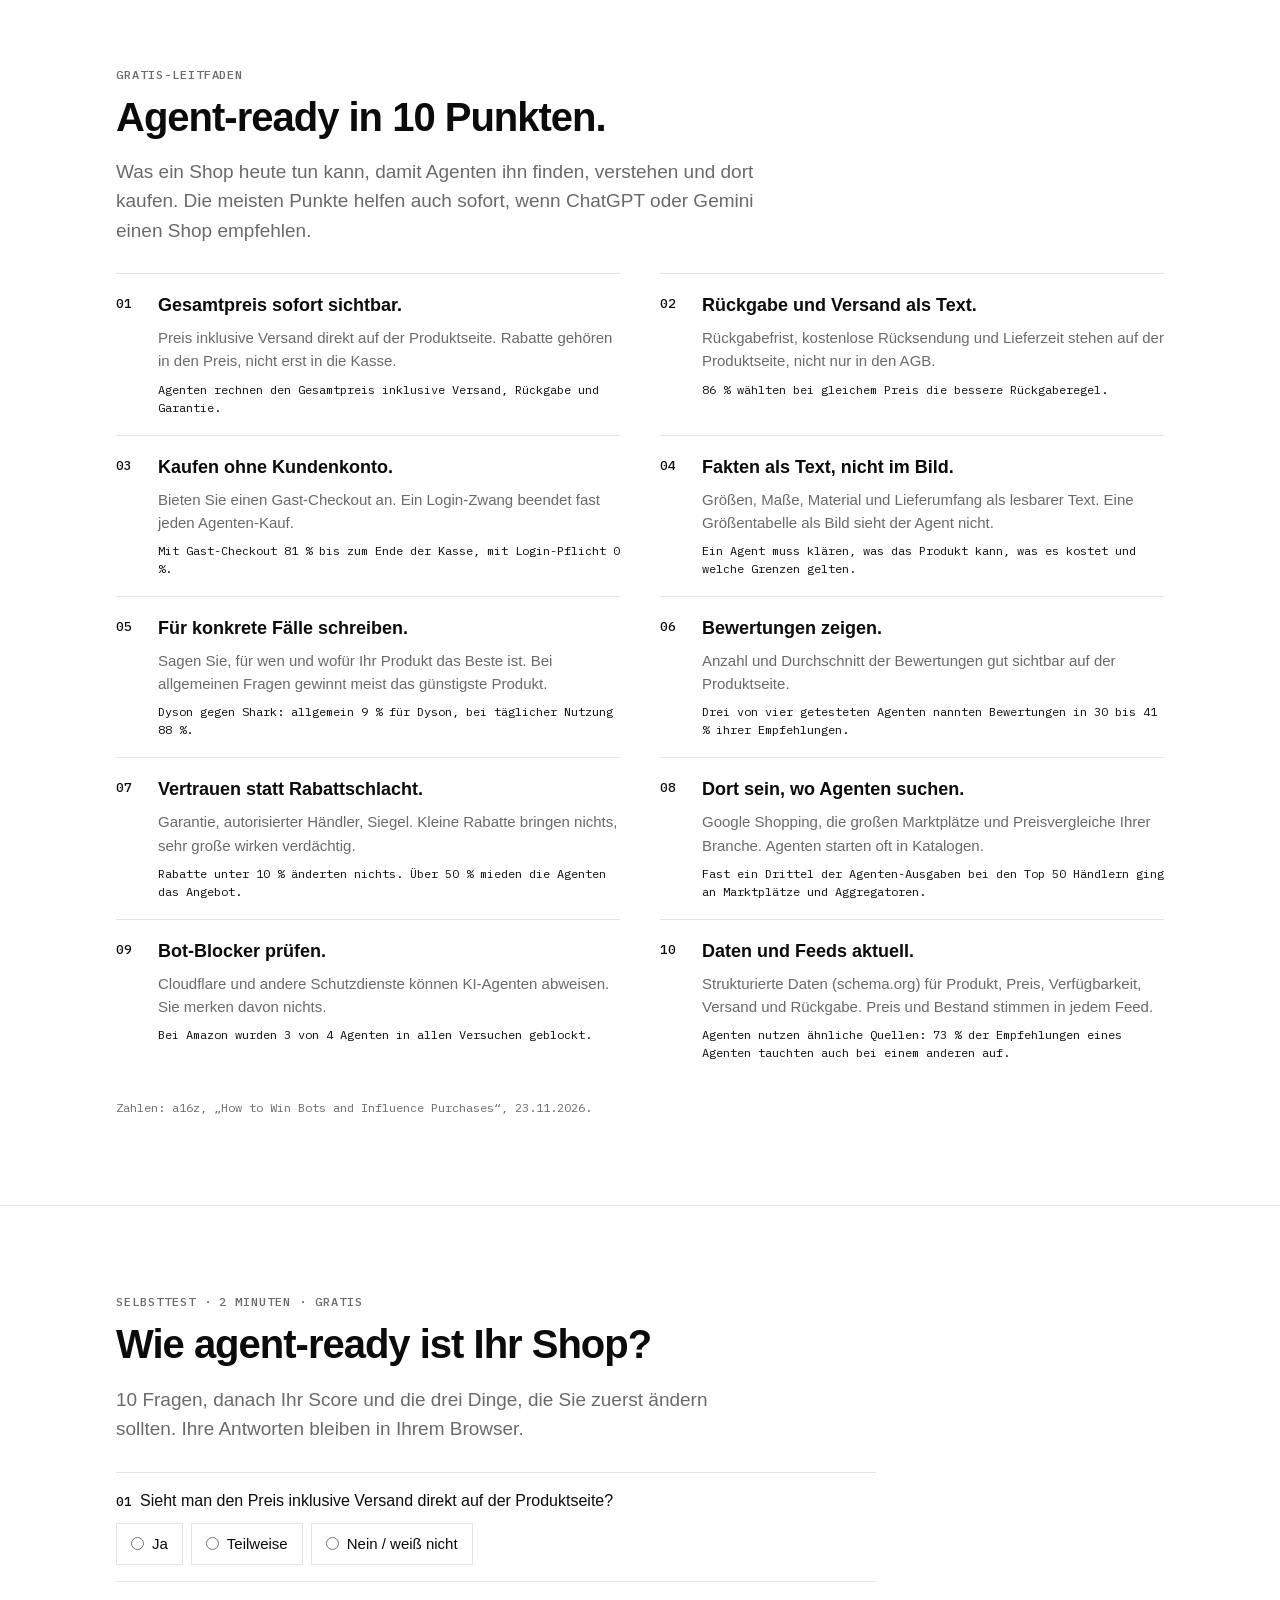
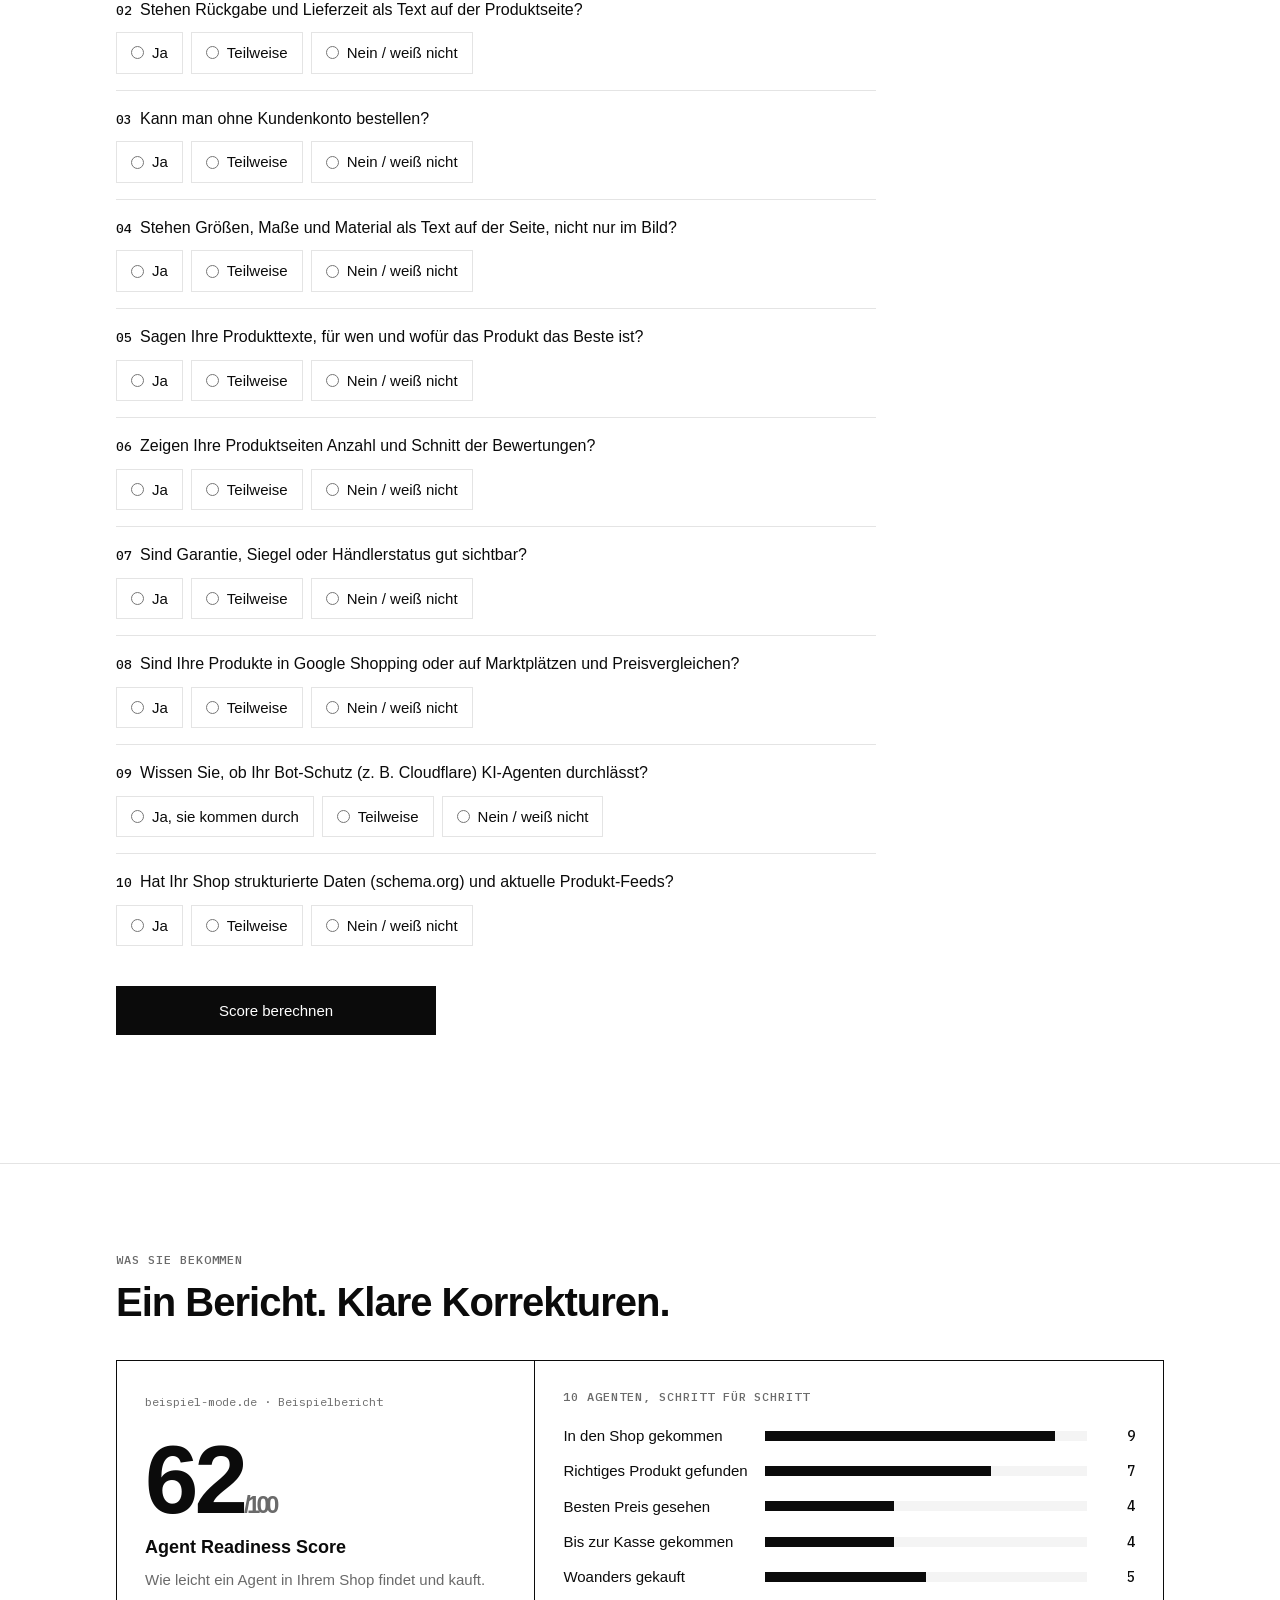
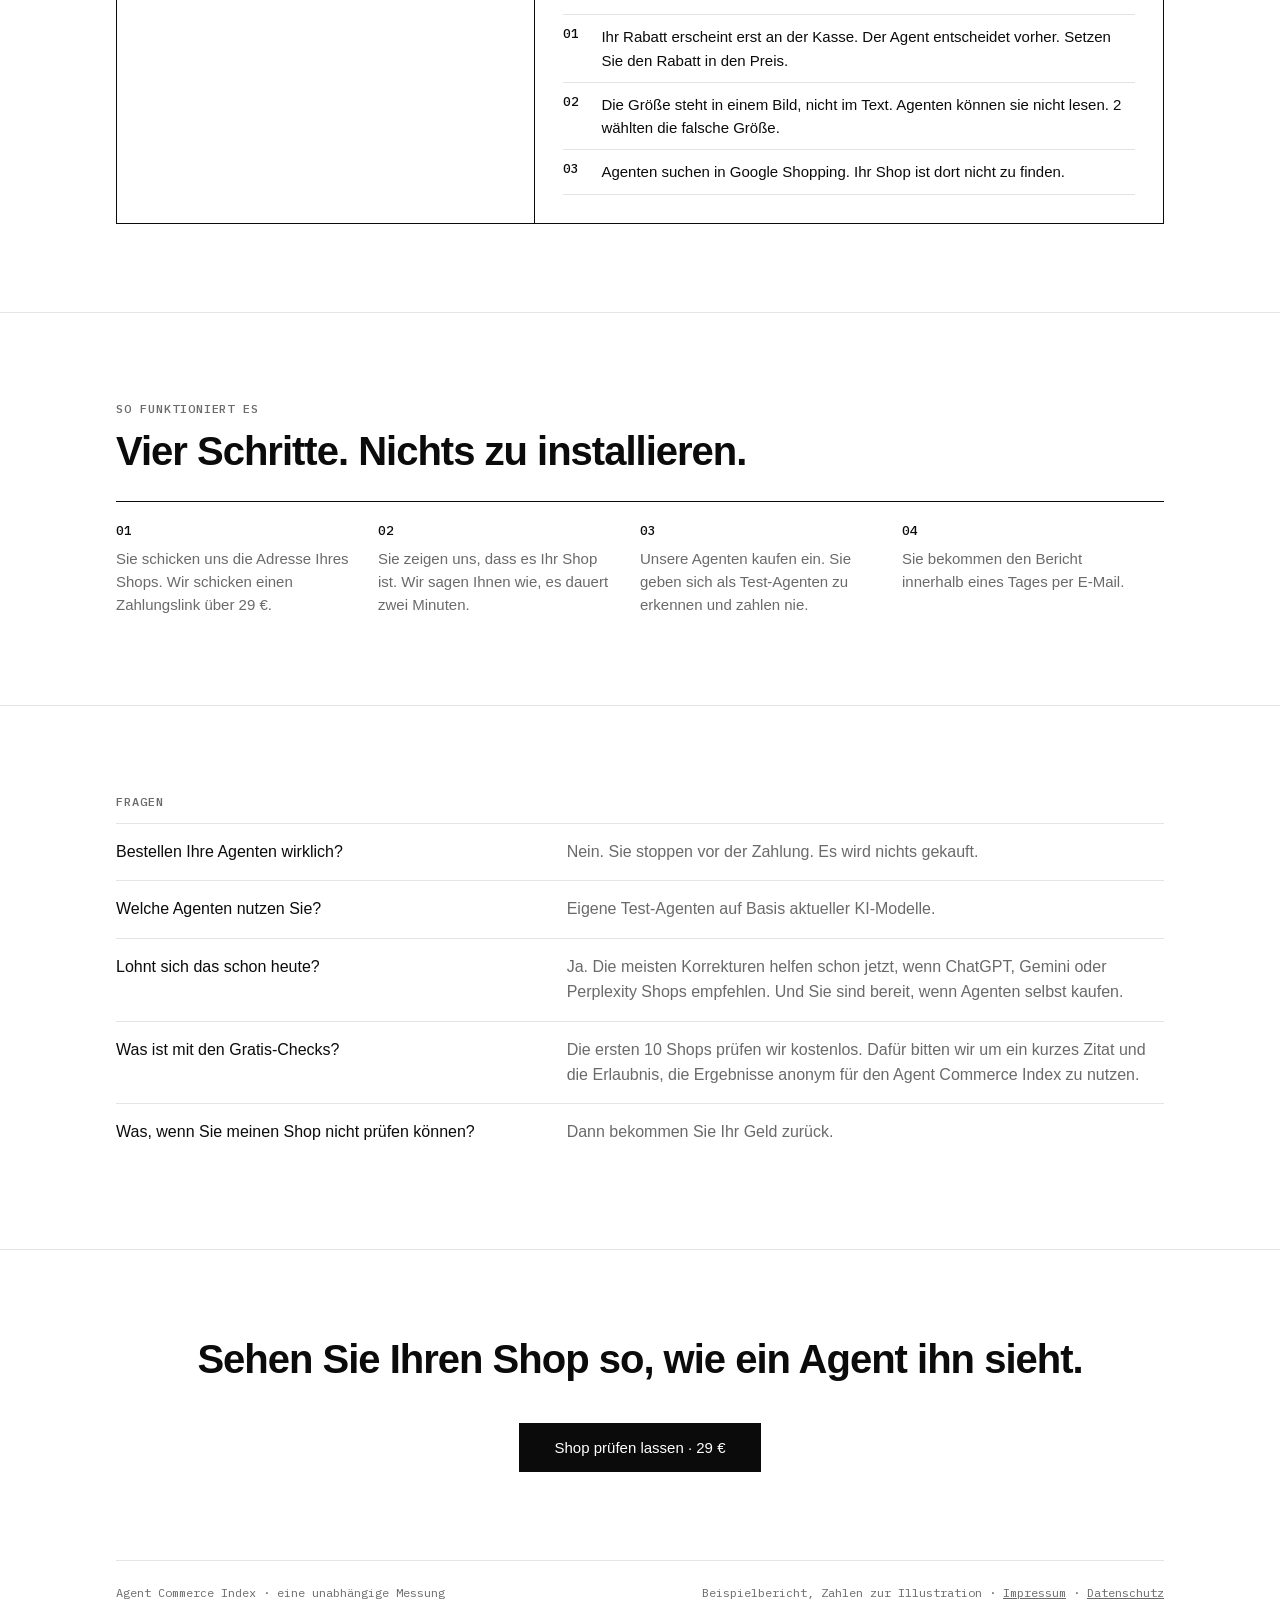
==== commit 44c17575: "Bring back study figures as entry section Co-Authored-By: Claude Opus 5.5 <noreply@anthropic.com>" ====
--- a/de/index.html
+++ b/de/index.html
@@ -43,15 +43,16 @@
 
 <section>
 <div class="wrap">
-  <p class="label">Was unsere Agenten prüfen</p>
+  <p class="label">Was 11.000 Agenten-Tests zeigen</p>
   <h2>Agenten sind die genauesten Kunden, die Sie je hatten.</h2>
   <p class="lead">Sie lesen nur Fakten, rechnen den Gesamtpreis aus und brechen an jeder Hürde ab. Dafür kaufen sie nicht nach Werbebudget. Kleine Shops können gewinnen.</p>
-  <div class="stats words">
-    <div><div class="v">Finden</div><p>Kommen Agenten über Suche, Google Shopping und Marktplätze zu Ihnen? Lässt Ihr Bot-Schutz sie herein?</p></div>
-    <div><div class="v">Verstehen</div><p>Können sie Preis, Größen, Material, Versand und Rückgabe als Text lesen?</p></div>
-    <div><div class="v">Vergleichen</div><p>Wie stehen Sie gegen andere Shops da, bei Gesamtpreis, Rückgabe, Bewertungen und Vertrauen?</p></div>
-    <div><div class="v">Kaufen</div><p>Kommen sie ohne Kundenkonto bis zur Kasse? Wo brechen sie ab?</p></div>
+  <div class="stats">
+    <div><div class="v">0<small> %</small></div><p>der Agenten kamen bis zum Ende der Kasse, wenn der Shop ein Kundenkonto verlangte. Mit Gast-Checkout: 81 %.</p></div>
+    <div><div class="v">86<small> %</small></div><p>wählten bei gleichem Preis den Händler mit der besseren Rückgaberegel.</p></div>
+    <div><div class="v">72<small> %</small></div><p>empfahlen den teureren, aber vertrauenswürdigeren Händler.</p></div>
+    <div><div class="v">3</div><p>Produktseiten schaute sich der Agent Muse im Schnitt an, wenn er selbst im Web suchte.</p></div>
   </div>
+  <p class="src">Quelle: a16z, „How to Win Bots and Influence Purchases“, O. Moore und J. Moore, 23.11.2026. 11.307 Agenten-Läufe mit 1.270 Prompts, durchgeführt von The Prompting Company, 22.10. bis 08.11.2026.</p>
 </div>
 </section>
 
@@ -62,16 +63,17 @@
   <p class="lead">Was ein Shop heute tun kann, damit Agenten ihn finden, verstehen und dort kaufen. Die meisten Punkte helfen auch sofort, wenn ChatGPT oder Gemini einen Shop empfehlen.</p>
   <ol class="ten">
     <li><b>01</b><div><h3>Gesamtpreis sofort sichtbar.</h3><p>Preis inklusive Versand direkt auf der Produktseite. Rabatte gehören in den Preis, nicht erst in die Kasse.</p><span class="why">Agenten rechnen den Gesamtpreis inklusive Versand, Rückgabe und Garantie.</span></div></li>
-    <li><b>02</b><div><h3>Rückgabe und Versand als Text.</h3><p>Rückgabefrist, kostenlose Rücksendung und Lieferzeit stehen auf der Produktseite, nicht nur in den AGB.</p><span class="why">Bei gleichem Preis entscheidet oft die bessere Rückgaberegel.</span></div></li>
-    <li><b>03</b><div><h3>Kaufen ohne Kundenkonto.</h3><p>Bieten Sie einen Gast-Checkout an. Ein Login-Zwang beendet fast jeden Agenten-Kauf.</p><span class="why">An einer Login-Pflicht bricht ein Agent ab oder geht zum nächsten Shop.</span></div></li>
+    <li><b>02</b><div><h3>Rückgabe und Versand als Text.</h3><p>Rückgabefrist, kostenlose Rücksendung und Lieferzeit stehen auf der Produktseite, nicht nur in den AGB.</p><span class="why">86 % wählten bei gleichem Preis die bessere Rückgaberegel.</span></div></li>
+    <li><b>03</b><div><h3>Kaufen ohne Kundenkonto.</h3><p>Bieten Sie einen Gast-Checkout an. Ein Login-Zwang beendet fast jeden Agenten-Kauf.</p><span class="why">Mit Gast-Checkout 81 % bis zum Ende der Kasse, mit Login-Pflicht 0 %.</span></div></li>
     <li><b>04</b><div><h3>Fakten als Text, nicht im Bild.</h3><p>Größen, Maße, Material und Lieferumfang als lesbarer Text. Eine Größentabelle als Bild sieht der Agent nicht.</p><span class="why">Ein Agent muss klären, was das Produkt kann, was es kostet und welche Grenzen gelten.</span></div></li>
-    <li><b>05</b><div><h3>Für konkrete Fälle schreiben.</h3><p>Sagen Sie, für wen und wofür Ihr Produkt das Beste ist. Bei allgemeinen Fragen gewinnt meist das günstigste Produkt.</p><span class="why">Je genauer der Bedarf, desto eher gewinnt das passende statt das billigste Produkt.</span></div></li>
-    <li><b>06</b><div><h3>Bewertungen zeigen.</h3><p>Anzahl und Durchschnitt der Bewertungen gut sichtbar auf der Produktseite.</p><span class="why">Viele Agenten begründen ihre Wahl mit Bewertungen.</span></div></li>
-    <li><b>07</b><div><h3>Vertrauen statt Rabattschlacht.</h3><p>Garantie, autorisierter Händler, Siegel. Kleine Rabatte bringen nichts, sehr große wirken verdächtig.</p><span class="why">Für einen vertrauenswürdigen Händler zahlen Agenten oft mehr.</span></div></li>
-    <li><b>08</b><div><h3>Dort sein, wo Agenten suchen.</h3><p>Google Shopping, die großen Marktplätze und Preisvergleiche Ihrer Branche. Agenten starten oft in Katalogen.</p><span class="why">Agenten suchen gern dort, wo viele Angebote an einem Ort sind.</span></div></li>
-    <li><b>09</b><div><h3>Bot-Blocker prüfen.</h3><p>Cloudflare und andere Schutzdienste können KI-Agenten abweisen. Sie merken davon nichts.</p><span class="why">Auch große Shops weisen Agenten ab, oft ohne es zu wissen.</span></div></li>
-    <li><b>10</b><div><h3>Daten und Feeds aktuell.</h3><p>Strukturierte Daten (schema.org) für Produkt, Preis, Verfügbarkeit, Versand und Rückgabe. Preis und Bestand stimmen in jedem Feed.</p><span class="why">Agenten nutzen ähnliche Quellen. Ein Fehler im Feed taucht überall auf.</span></div></li>
+    <li><b>05</b><div><h3>Für konkrete Fälle schreiben.</h3><p>Sagen Sie, für wen und wofür Ihr Produkt das Beste ist. Bei allgemeinen Fragen gewinnt meist das günstigste Produkt.</p><span class="why">Dyson gegen Shark: allgemein 9 % für Dyson, bei täglicher Nutzung 88 %.</span></div></li>
+    <li><b>06</b><div><h3>Bewertungen zeigen.</h3><p>Anzahl und Durchschnitt der Bewertungen gut sichtbar auf der Produktseite.</p><span class="why">Drei von vier getesteten Agenten nannten Bewertungen in 30 bis 41 % ihrer Empfehlungen.</span></div></li>
+    <li><b>07</b><div><h3>Vertrauen statt Rabattschlacht.</h3><p>Garantie, autorisierter Händler, Siegel. Kleine Rabatte bringen nichts, sehr große wirken verdächtig.</p><span class="why">Rabatte unter 10 % änderten nichts. Über 50 % mieden die Agenten das Angebot.</span></div></li>
+    <li><b>08</b><div><h3>Dort sein, wo Agenten suchen.</h3><p>Google Shopping, die großen Marktplätze und Preisvergleiche Ihrer Branche. Agenten starten oft in Katalogen.</p><span class="why">Fast ein Drittel der Agenten-Ausgaben bei den Top 50 Händlern ging an Marktplätze und Aggregatoren.</span></div></li>
+    <li><b>09</b><div><h3>Bot-Blocker prüfen.</h3><p>Cloudflare und andere Schutzdienste können KI-Agenten abweisen. Sie merken davon nichts.</p><span class="why">Bei Amazon wurden 3 von 4 Agenten in allen Versuchen geblockt.</span></div></li>
+    <li><b>10</b><div><h3>Daten und Feeds aktuell.</h3><p>Strukturierte Daten (schema.org) für Produkt, Preis, Verfügbarkeit, Versand und Rückgabe. Preis und Bestand stimmen in jedem Feed.</p><span class="why">Agenten nutzen ähnliche Quellen: 73 % der Empfehlungen eines Agenten tauchten auch bei einem anderen auf.</span></div></li>
   </ol>
+  <p class="src">Zahlen: a16z, „How to Win Bots and Influence Purchases“, 23.11.2026.</p>
 </div>
 </section>
 
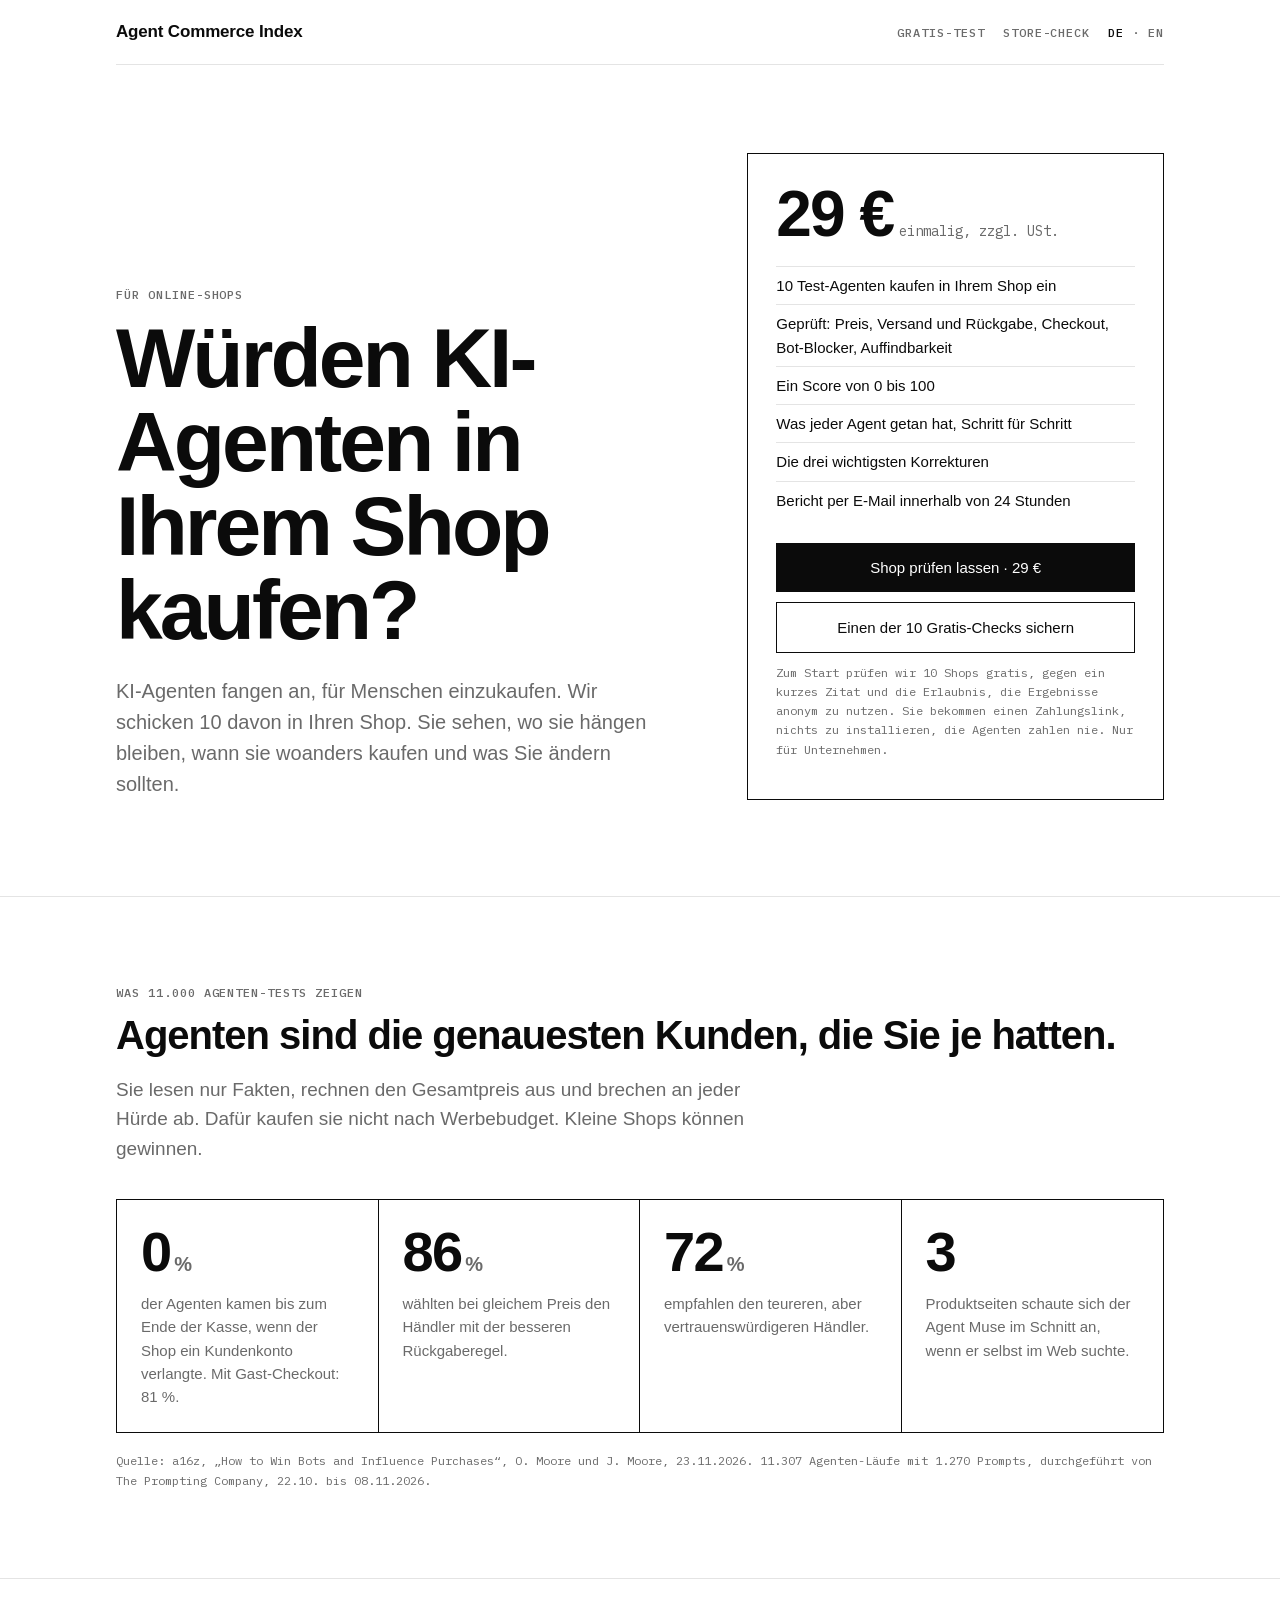
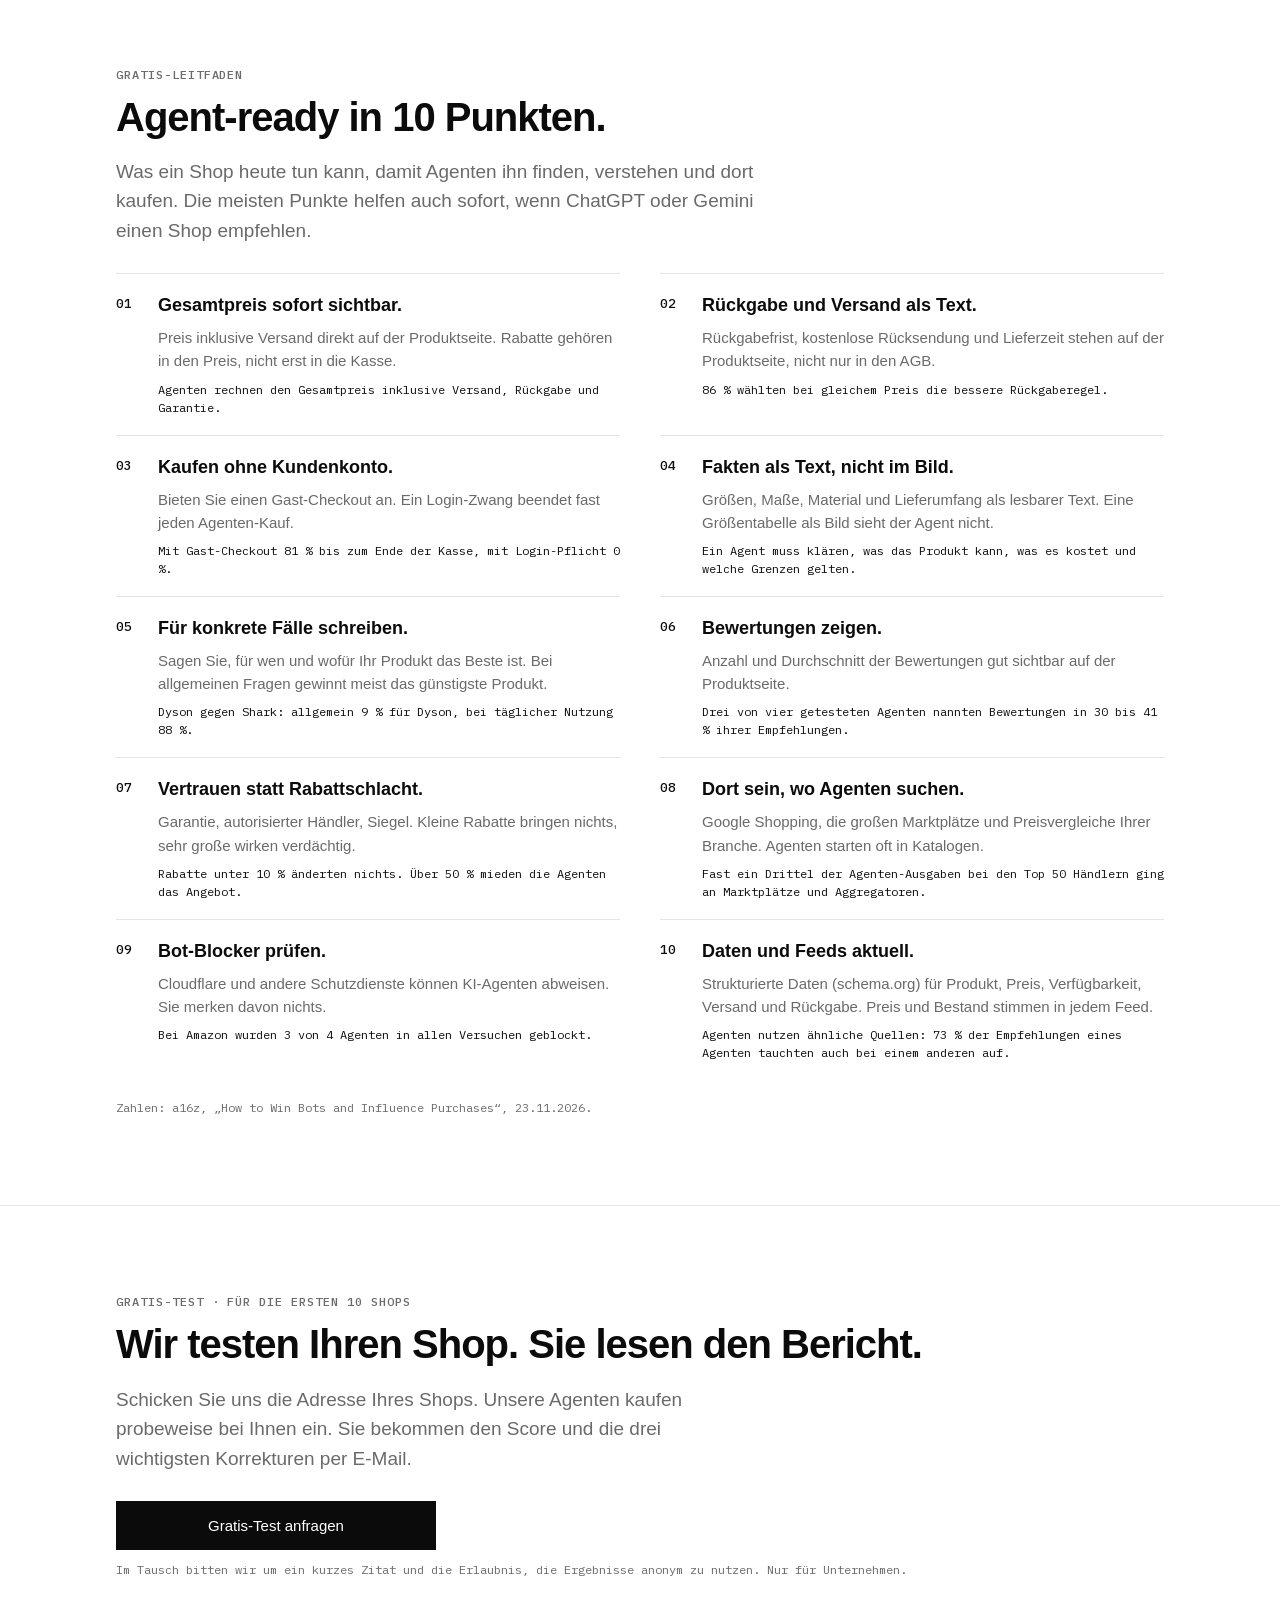
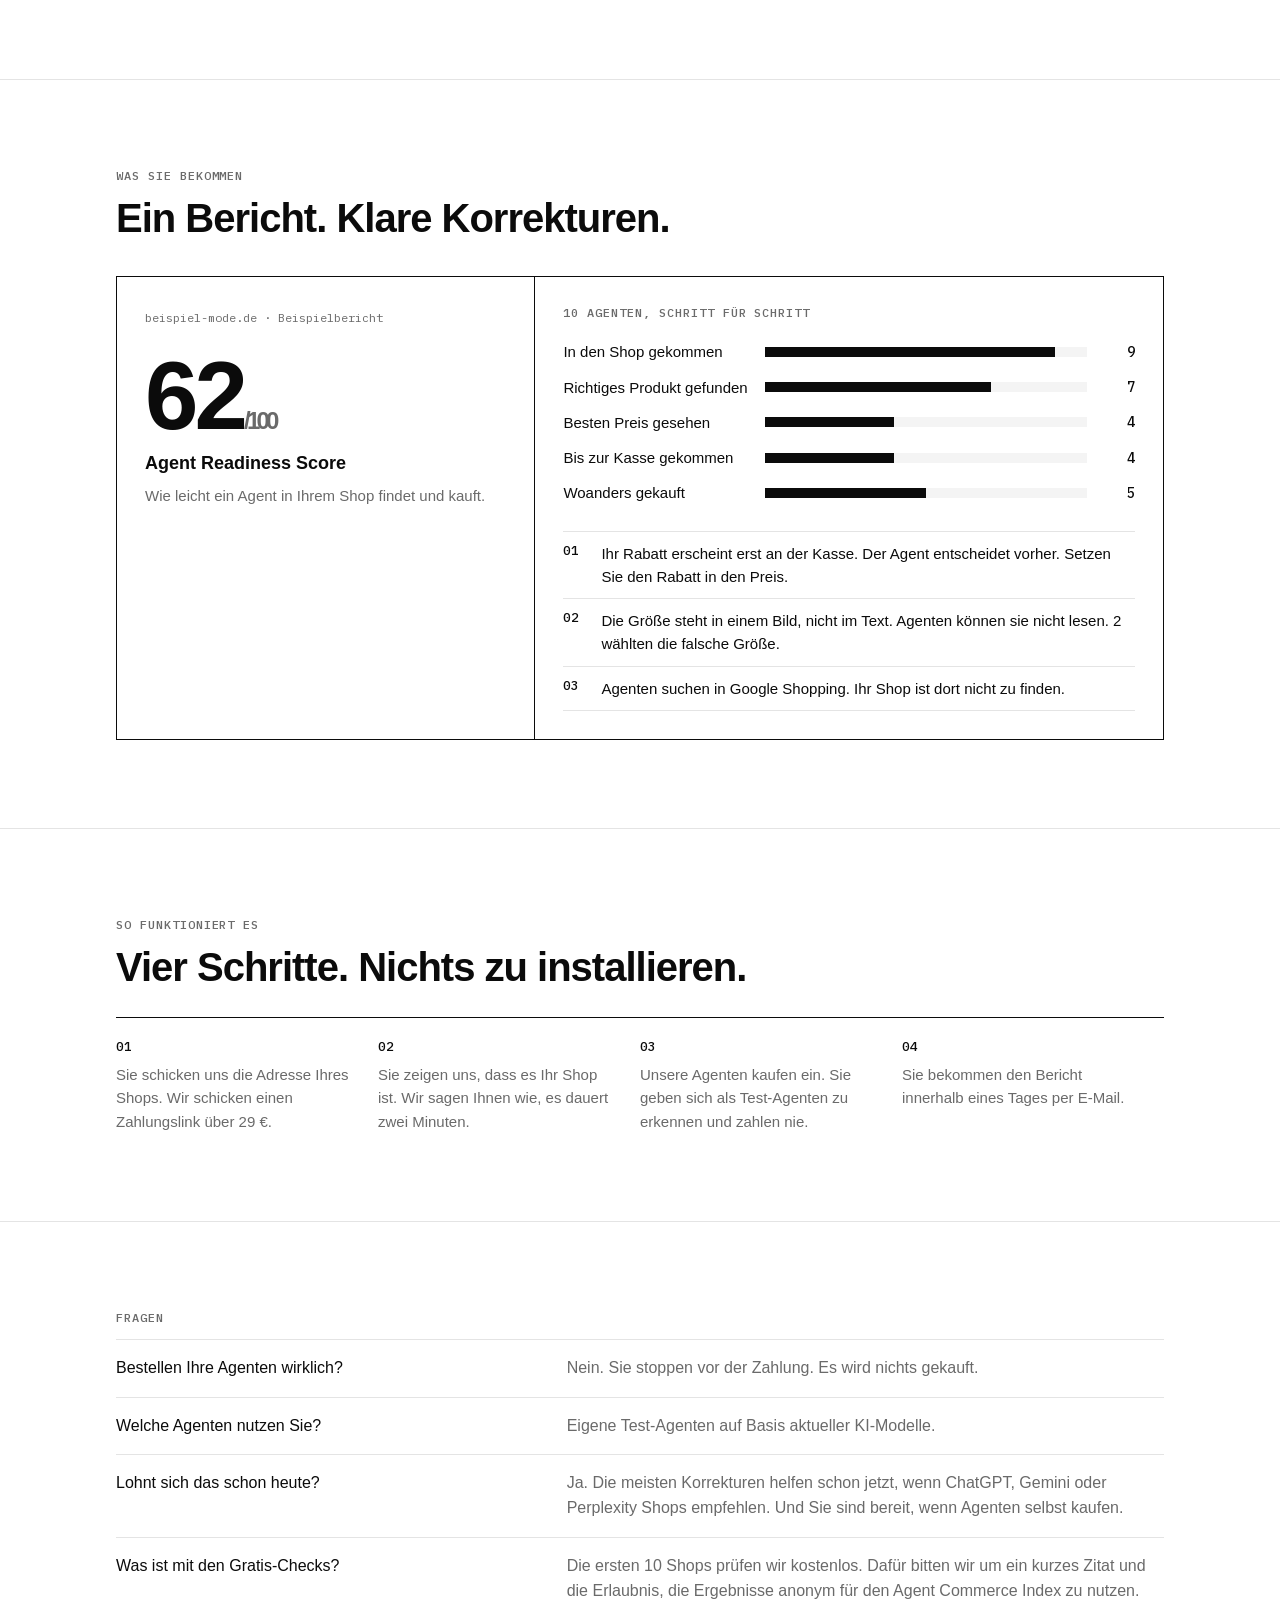
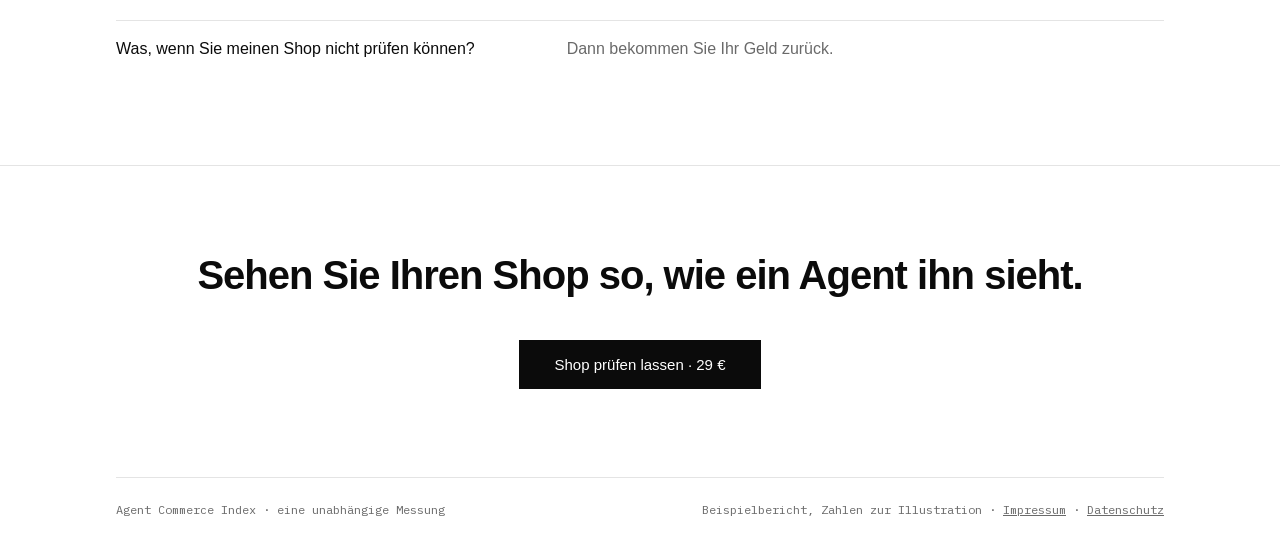
==== commit de85e963: "Replace self-test with free test by email Co-Authored-By: Claude Opus 5.5 <noreply@anthropic.com>" ====
--- a/de/index.html
+++ b/de/index.html
@@ -4,7 +4,7 @@
 <meta charset="utf-8">
 <meta name="viewport" content="width=device-width,initial-scale=1">
 <title>Agent Commerce Index · Store-Check für Online-Shops</title>
-<meta name="description" content="Würden KI-Agenten in Ihrem Shop kaufen? Gratis-Selbsttest, 10 Punkte für agent-ready Shops und der Store-Check mit 10 Test-Agenten.">
+<meta name="description" content="Würden KI-Agenten in Ihrem Shop kaufen? Gratis-Test, 10 Punkte für agent-ready Shops und der Store-Check mit 10 Test-Agenten.">
 <link rel="canonical" href="https://agentcommerceindex.com/de/">
 <link rel="alternate" hreflang="de" href="https://agentcommerceindex.com/de/">
 <link rel="alternate" hreflang="en" href="https://agentcommerceindex.com/">
@@ -15,7 +15,7 @@
 <div class="wrap">
 <header>
   <a class="logo" href="./">Agent Commerce Index</a>
-  <nav class="nav label" style="margin:0"><a class="sec" href="#selbsttest">Selbsttest</a><a class="sec" href="#check">Store-Check</a><span><a href="./" aria-current="page">DE</a> · <a href="../" hreflang="en" lang="en">EN</a></span></nav>
+  <nav class="nav label" style="margin:0"><a class="sec" href="#gratis-test">Gratis-Test</a><a class="sec" href="#check">Store-Check</a><span><a href="./" aria-current="page">DE</a> · <a href="../" hreflang="en" lang="en">EN</a></span></nav>
 </header>
 
 <div class="hero" id="check">
@@ -77,44 +77,13 @@
 </div>
 </section>
 
-<section id="selbsttest">
+<section id="gratis-test">
 <div class="wrap">
-  <p class="label">Selbsttest · 2 Minuten · gratis</p>
-  <h2>Wie agent-ready ist Ihr Shop?</h2>
-  <p class="lead">10 Fragen, danach Ihr Score und die drei Dinge, die Sie zuerst ändern sollten. Ihre Antworten bleiben in Ihrem Browser.</p>
-  <form id="quiz" class="quiz" novalidate
-    data-missing="Noch {n} Frage(n) offen."
-    data-high="Gute Basis. Ob Agenten wirklich bei Ihnen kaufen, zeigt nur ein echter Test."
-    data-mid="Agenten finden Sie, verlieren aber unterwegs den Faden. Mit wenigen Korrekturen holen Sie viel heraus."
-    data-low="Agenten haben es bei Ihnen gerade schwer. Die gute Nachricht: Die wichtigsten Korrekturen sind meist schnell gemacht."
-    data-none="Nichts Offensichtliches. Jetzt lohnt sich der echte Test mit Agenten.">
-    <fieldset data-fix="Gesamtpreis inklusive Versand direkt auf die Produktseite, Rabatte in den Preis."><legend><b>01</b>Sieht man den Preis inklusive Versand direkt auf der Produktseite?</legend><div class="opts"><label><input type="radio" name="q1" value="2">Ja</label><label><input type="radio" name="q1" value="1">Teilweise</label><label><input type="radio" name="q1" value="0">Nein / weiß nicht</label></div></fieldset>
-    <fieldset data-fix="Rückgabefrist, Rücksendekosten und Lieferzeit als Text auf die Produktseite."><legend><b>02</b>Stehen Rückgabe und Lieferzeit als Text auf der Produktseite?</legend><div class="opts"><label><input type="radio" name="q2" value="2">Ja</label><label><input type="radio" name="q2" value="1">Teilweise</label><label><input type="radio" name="q2" value="0">Nein / weiß nicht</label></div></fieldset>
-    <fieldset data-fix="Gast-Checkout einführen. Mit Login-Pflicht kommt kein Agent durch die Kasse."><legend><b>03</b>Kann man ohne Kundenkonto bestellen?</legend><div class="opts"><label><input type="radio" name="q3" value="2">Ja</label><label><input type="radio" name="q3" value="1">Teilweise</label><label><input type="radio" name="q3" value="0">Nein / weiß nicht</label></div></fieldset>
-    <fieldset data-fix="Größen, Maße und Material als Text statt im Bild."><legend><b>04</b>Stehen Größen, Maße und Material als Text auf der Seite, nicht nur im Bild?</legend><div class="opts"><label><input type="radio" name="q4" value="2">Ja</label><label><input type="radio" name="q4" value="1">Teilweise</label><label><input type="radio" name="q4" value="0">Nein / weiß nicht</label></div></fieldset>
-    <fieldset data-fix="Produkttexte für konkrete Anwendungsfälle und Zielgruppen schreiben."><legend><b>05</b>Sagen Ihre Produkttexte, für wen und wofür das Produkt das Beste ist?</legend><div class="opts"><label><input type="radio" name="q5" value="2">Ja</label><label><input type="radio" name="q5" value="1">Teilweise</label><label><input type="radio" name="q5" value="0">Nein / weiß nicht</label></div></fieldset>
-    <fieldset data-fix="Anzahl und Schnitt der Bewertungen sichtbar auf die Produktseite."><legend><b>06</b>Zeigen Ihre Produktseiten Anzahl und Schnitt der Bewertungen?</legend><div class="opts"><label><input type="radio" name="q6" value="2">Ja</label><label><input type="radio" name="q6" value="1">Teilweise</label><label><input type="radio" name="q6" value="0">Nein / weiß nicht</label></div></fieldset>
-    <fieldset data-fix="Vertrauen sichtbar machen: Garantie, Siegel, autorisierter Händler."><legend><b>07</b>Sind Garantie, Siegel oder Händlerstatus gut sichtbar?</legend><div class="opts"><label><input type="radio" name="q7" value="2">Ja</label><label><input type="radio" name="q7" value="1">Teilweise</label><label><input type="radio" name="q7" value="0">Nein / weiß nicht</label></div></fieldset>
-    <fieldset data-fix="In Google Shopping und die wichtigsten Marktplätze und Preisvergleiche Ihrer Branche."><legend><b>08</b>Sind Ihre Produkte in Google Shopping oder auf Marktplätzen und Preisvergleichen?</legend><div class="opts"><label><input type="radio" name="q8" value="2">Ja</label><label><input type="radio" name="q8" value="1">Teilweise</label><label><input type="radio" name="q8" value="0">Nein / weiß nicht</label></div></fieldset>
-    <fieldset data-fix="Bot-Blocker prüfen: Werden KI-Agenten abgewiesen?"><legend><b>09</b>Wissen Sie, ob Ihr Bot-Schutz (z. B. Cloudflare) KI-Agenten durchlässt?</legend><div class="opts"><label><input type="radio" name="q9" value="2">Ja, sie kommen durch</label><label><input type="radio" name="q9" value="1">Teilweise</label><label><input type="radio" name="q9" value="0">Nein / weiß nicht</label></div></fieldset>
-    <fieldset data-fix="Strukturierte Daten (schema.org) einbauen und Feeds aktuell halten."><legend><b>10</b>Hat Ihr Shop strukturierte Daten (schema.org) und aktuelle Produkt-Feeds?</legend><div class="opts"><label><input type="radio" name="q10" value="2">Ja</label><label><input type="radio" name="q10" value="1">Teilweise</label><label><input type="radio" name="q10" value="0">Nein / weiß nicht</label></div></fieldset>
-    <button class="btn" type="submit">Score berechnen</button>
-    <p class="hint" aria-live="polite"></p>
-  </form>
-  <div id="quiz-result" class="result" hidden>
-    <div class="score">
-      <span class="u">Ihr Selbsttest</span>
-      <div class="v" data-out="score">0<small>/100</small></div>
-      <h3>Agent Readiness Score</h3>
-      <p data-out="verdict"></p>
-    </div>
-    <div class="fixes">
-      <h4 class="label">Zuerst ändern</h4>
-      <ol data-out="fixes"></ol>
-      <a class="btn" href="mailto:hello@agentcommerceindex.com?subject=Store-Check%20nach%20Selbsttest&amp;body=Shop-URL%3A%20">Mit echten Agenten testen · 29 €</a>
-      <p class="fine">Der Selbsttest beruht auf Ihren Angaben. Der Store-Check zeigt, was Agenten tatsächlich tun.</p>
-    </div>
-  </div>
+  <p class="label">Gratis-Test · für die ersten 10 Shops</p>
+  <h2>Wir testen Ihren Shop. Sie lesen den Bericht.</h2>
+  <p class="lead">Schicken Sie uns die Adresse Ihres Shops. Unsere Agenten kaufen probeweise bei Ihnen ein. Sie bekommen den Score und die drei wichtigsten Korrekturen per E-Mail.</p>
+  <div style="max-width:320px;margin-top:28px"><a class="btn" href="mailto:hello@agentcommerceindex.com?subject=Gratis-Store-Check%20(Launch)&amp;body=Shop-URL%3A%20">Gratis-Test anfragen</a></div>
+  <p class="fine">Im Tausch bitten wir um ein kurzes Zitat und die Erlaubnis, die Ergebnisse anonym zu nutzen. Nur für Unternehmen.</p>
 </div>
 </section>
 
@@ -178,6 +147,5 @@
 </section>
 
 <div class="wrap"><footer><span>Agent Commerce Index · eine unabhängige Messung</span><span>Beispielbericht, Zahlen zur Illustration · <a href="../impressum.html">Impressum</a> · <a href="../datenschutz.html">Datenschutz</a></span></footer></div>
-<script src="../assets/quiz.js"></script>
 </body>
 </html>
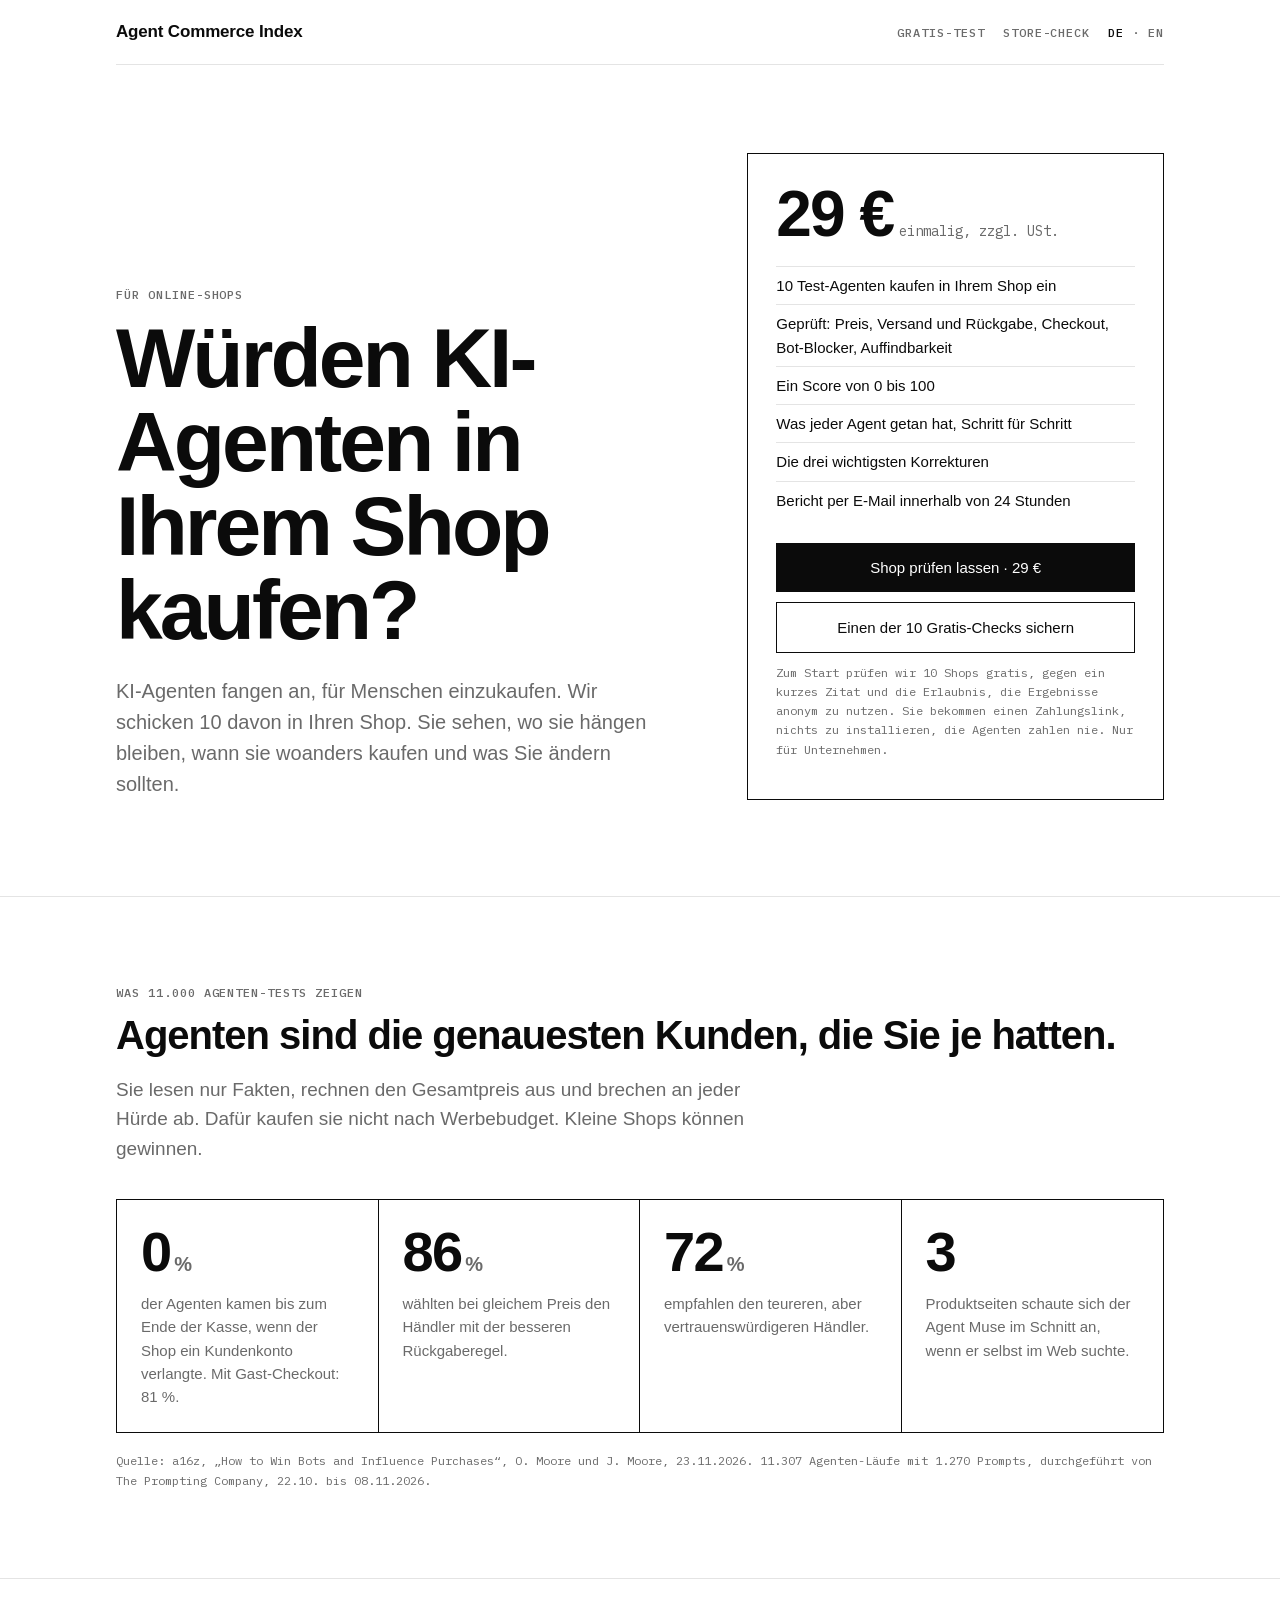
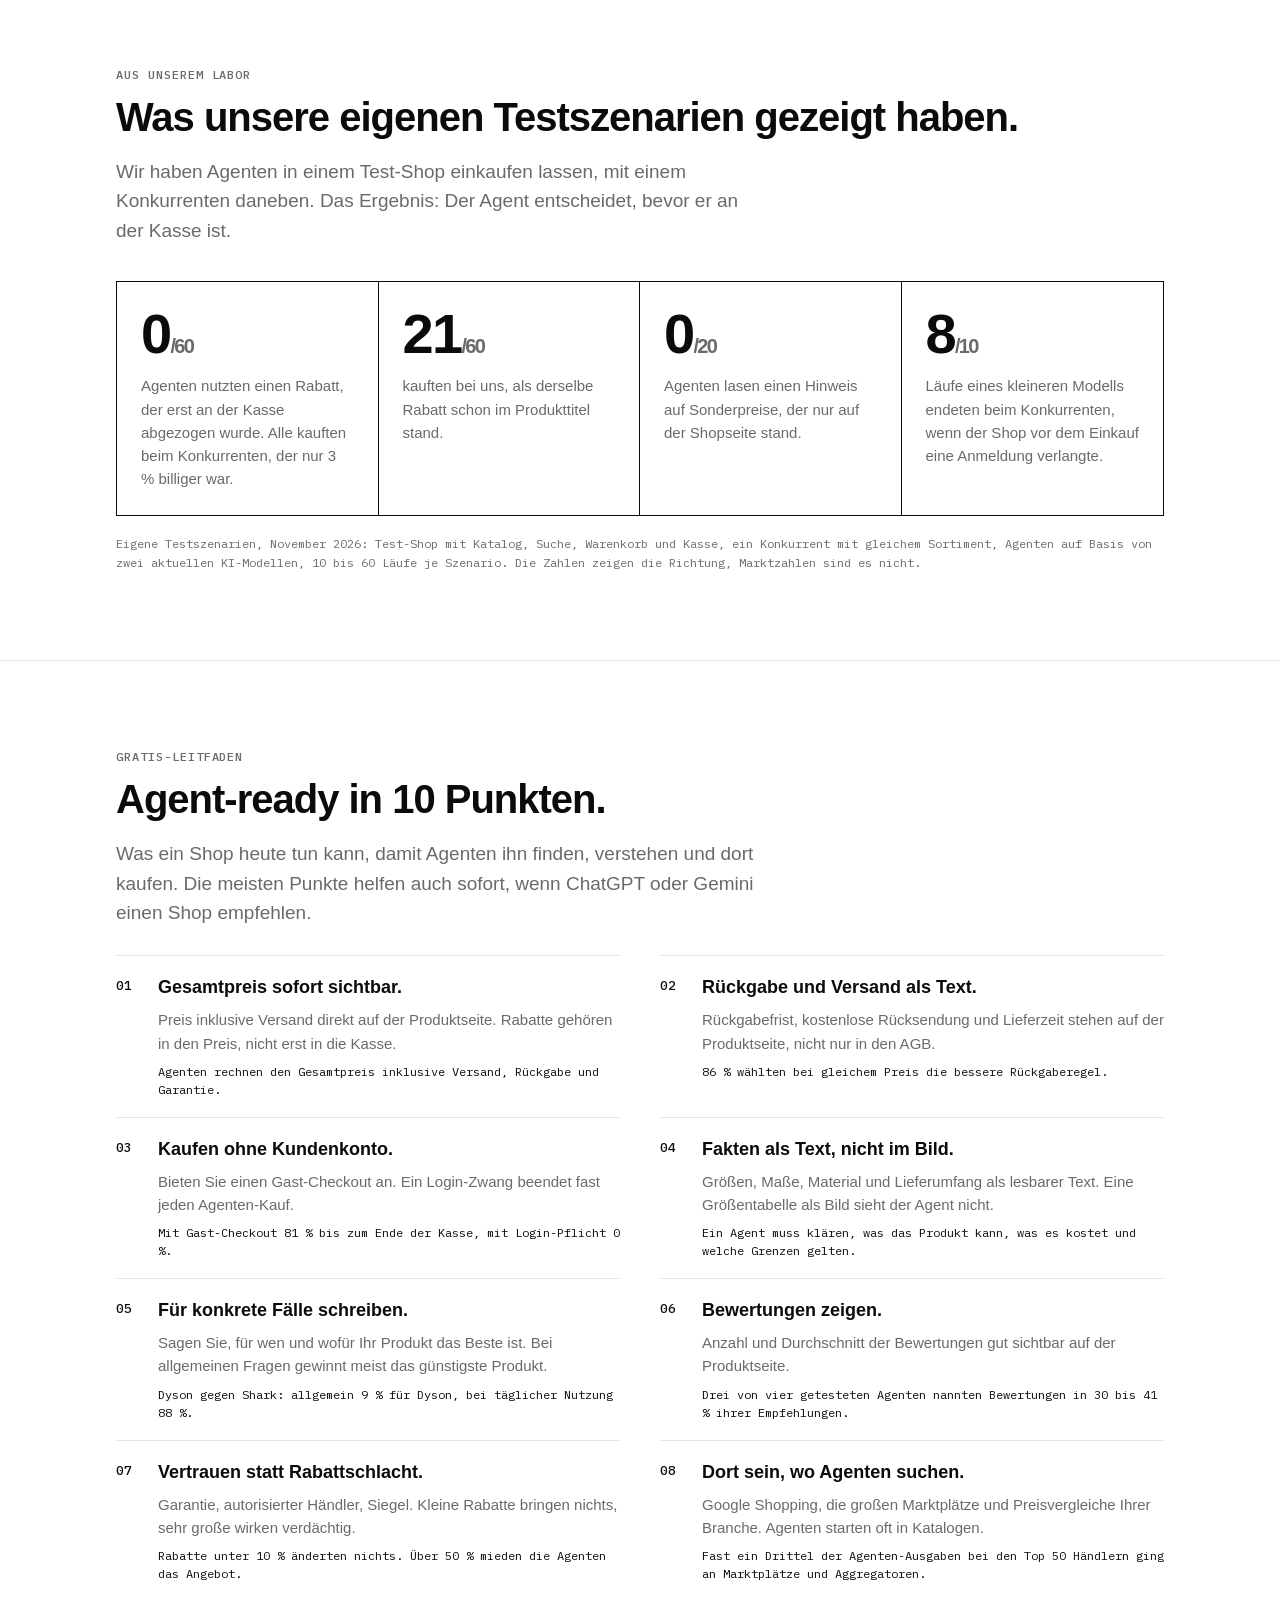
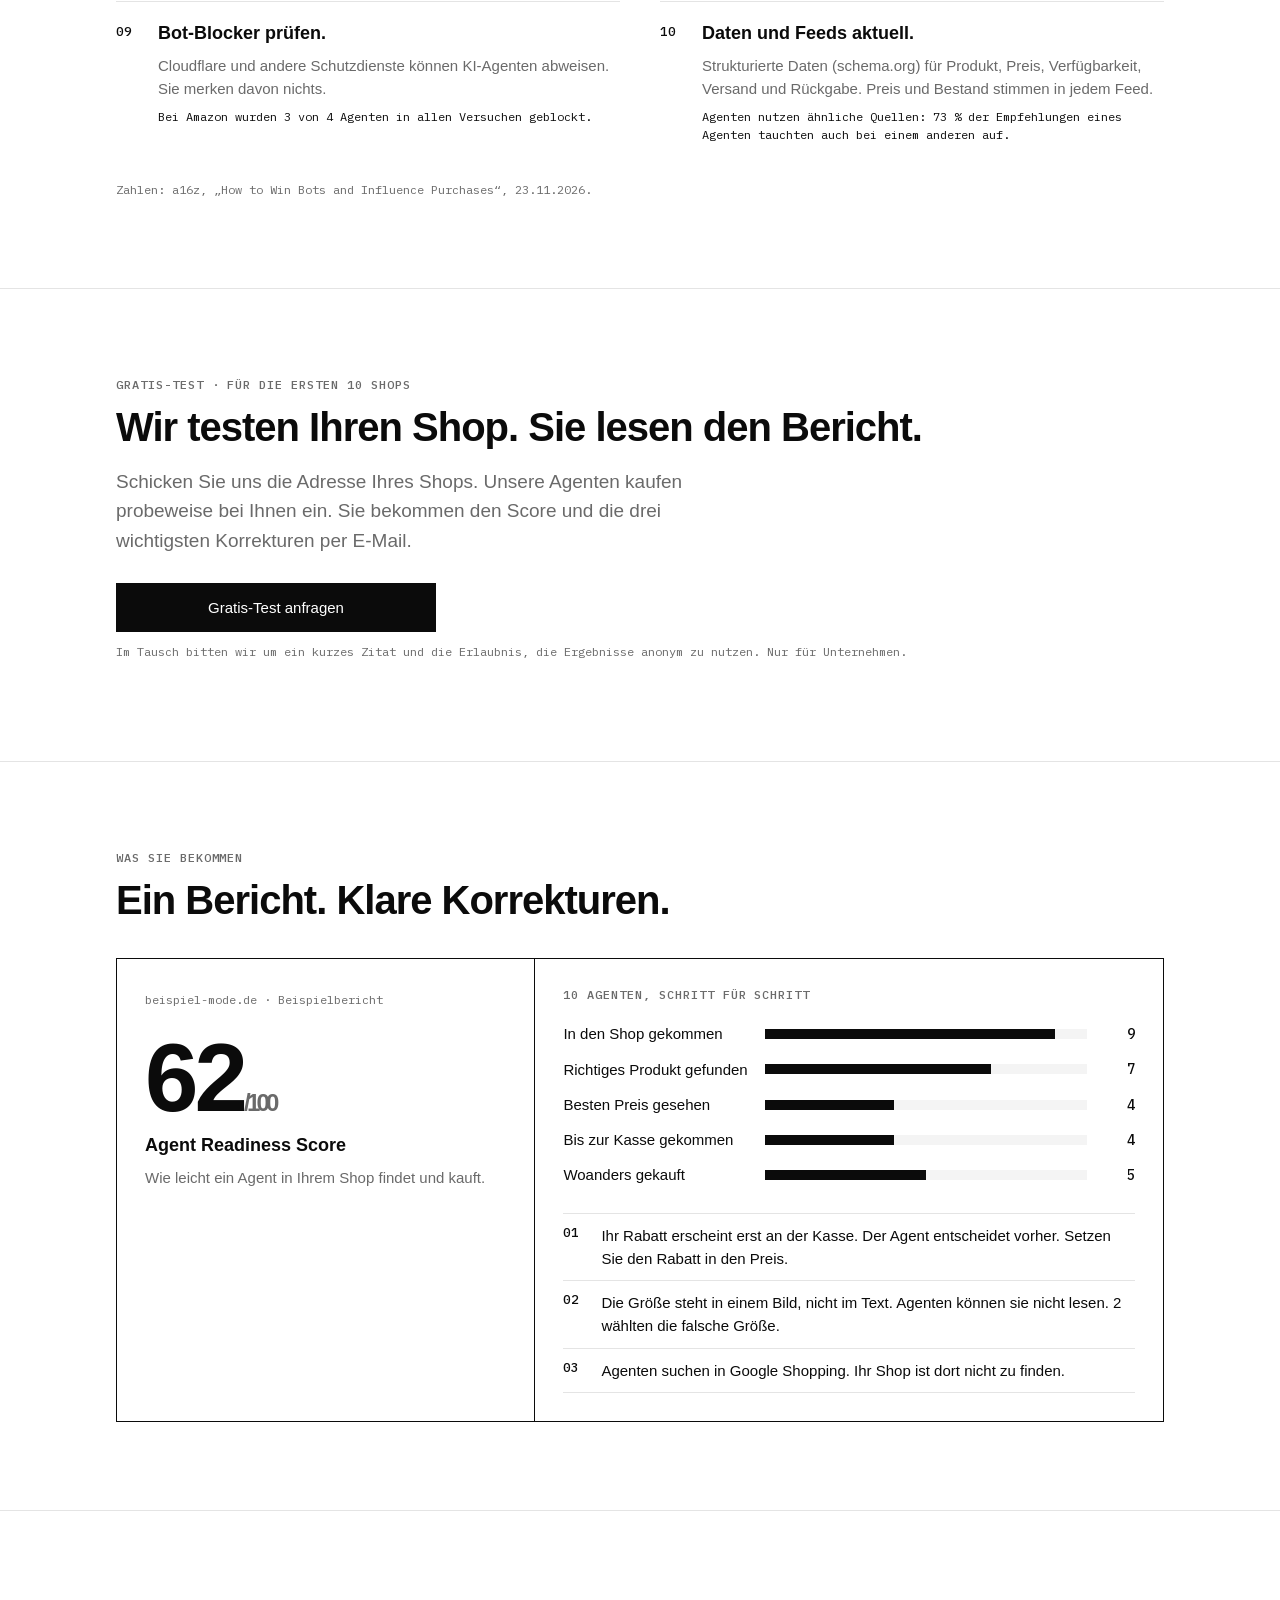
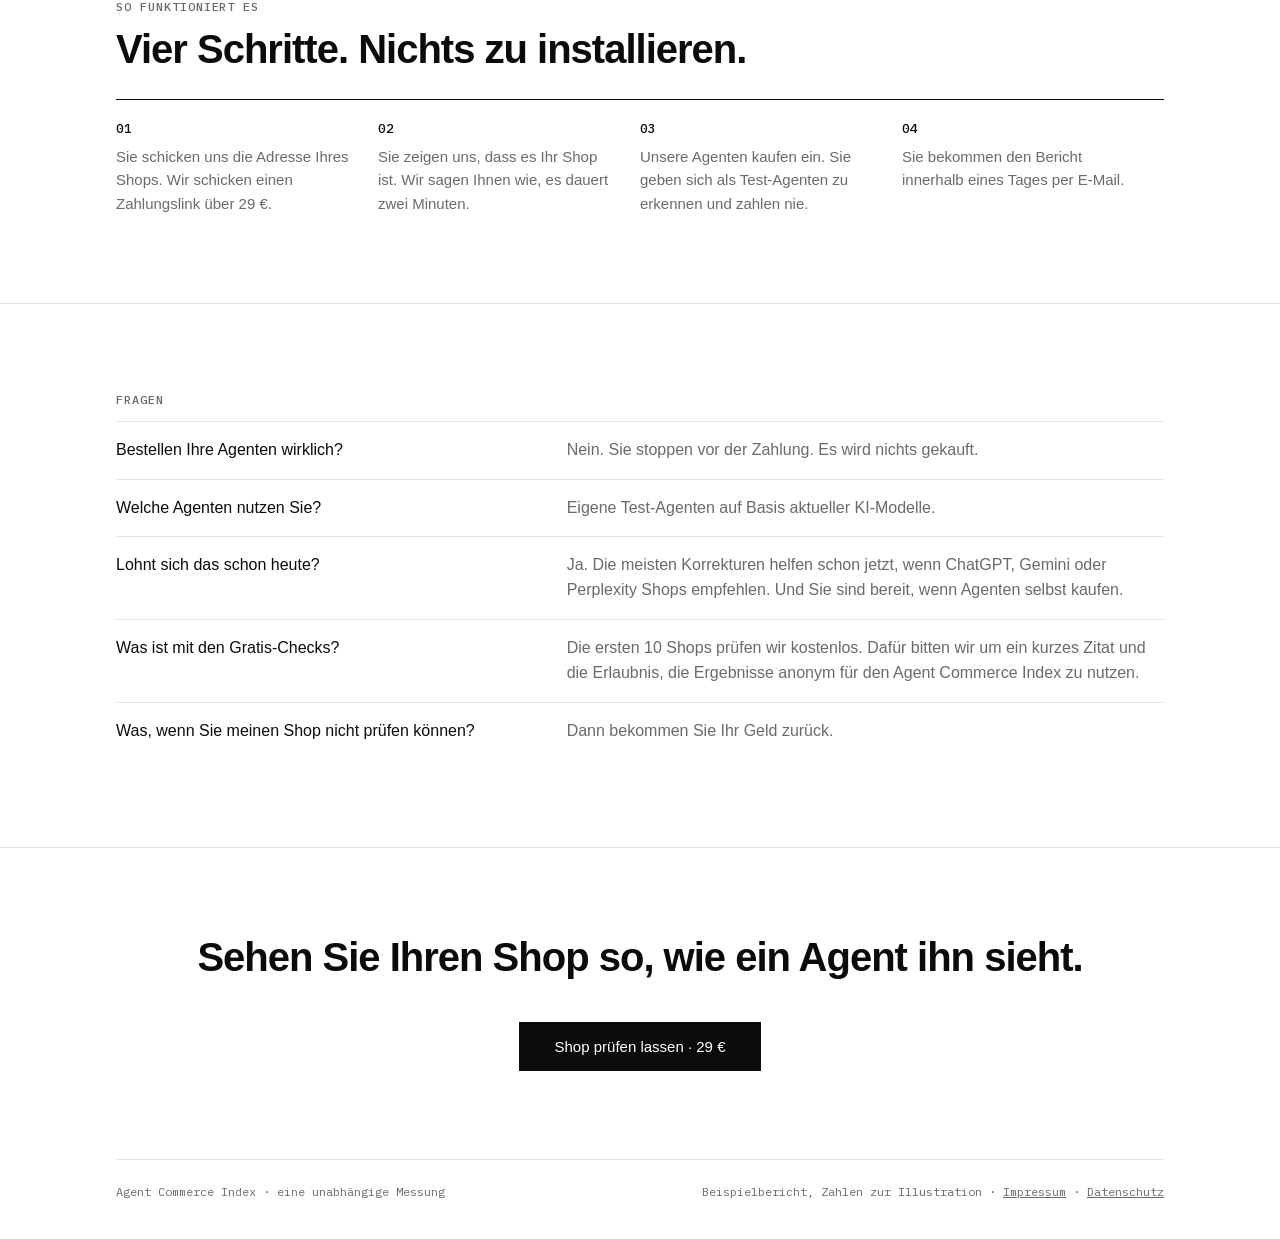
==== commit 73e77daf: "Add own lab figures section Co-Authored-By: Claude Opus 5.5 <noreply@anthropic.com>" ====
--- a/de/index.html
+++ b/de/index.html
@@ -53,6 +53,20 @@
     <div><div class="v">3</div><p>Produktseiten schaute sich der Agent Muse im Schnitt an, wenn er selbst im Web suchte.</p></div>
   </div>
   <p class="src">Quelle: a16z, „How to Win Bots and Influence Purchases“, O. Moore und J. Moore, 23.11.2026. 11.307 Agenten-Läufe mit 1.270 Prompts, durchgeführt von The Prompting Company, 22.10. bis 08.11.2026.</p>
+</div>
+</section>
+<section>
+<div class="wrap">
+  <p class="label">Aus unserem Labor</p>
+  <h2>Was unsere eigenen Testszenarien gezeigt haben.</h2>
+  <p class="lead">Wir haben Agenten in einem Test-Shop einkaufen lassen, mit einem Konkurrenten daneben. Das Ergebnis: Der Agent entscheidet, bevor er an der Kasse ist.</p>
+  <div class="stats">
+    <div><div class="v">0<small>/60</small></div><p>Agenten nutzten einen Rabatt, der erst an der Kasse abgezogen wurde. Alle kauften beim Konkurrenten, der nur 3 % billiger war.</p></div>
+    <div><div class="v">21<small>/60</small></div><p>kauften bei uns, als derselbe Rabatt schon im Produkttitel stand.</p></div>
+    <div><div class="v">0<small>/20</small></div><p>Agenten lasen einen Hinweis auf Sonderpreise, der nur auf der Shopseite stand.</p></div>
+    <div><div class="v">8<small>/10</small></div><p>Läufe eines kleineren Modells endeten beim Konkurrenten, wenn der Shop vor dem Einkauf eine Anmeldung verlangte.</p></div>
+  </div>
+  <p class="src">Eigene Testszenarien, November 2026: Test-Shop mit Katalog, Suche, Warenkorb und Kasse, ein Konkurrent mit gleichem Sortiment, Agenten auf Basis von zwei aktuellen KI-Modellen, 10 bis 60 Läufe je Szenario. Die Zahlen zeigen die Richtung, Marktzahlen sind es nicht.</p>
 </div>
 </section>
 
